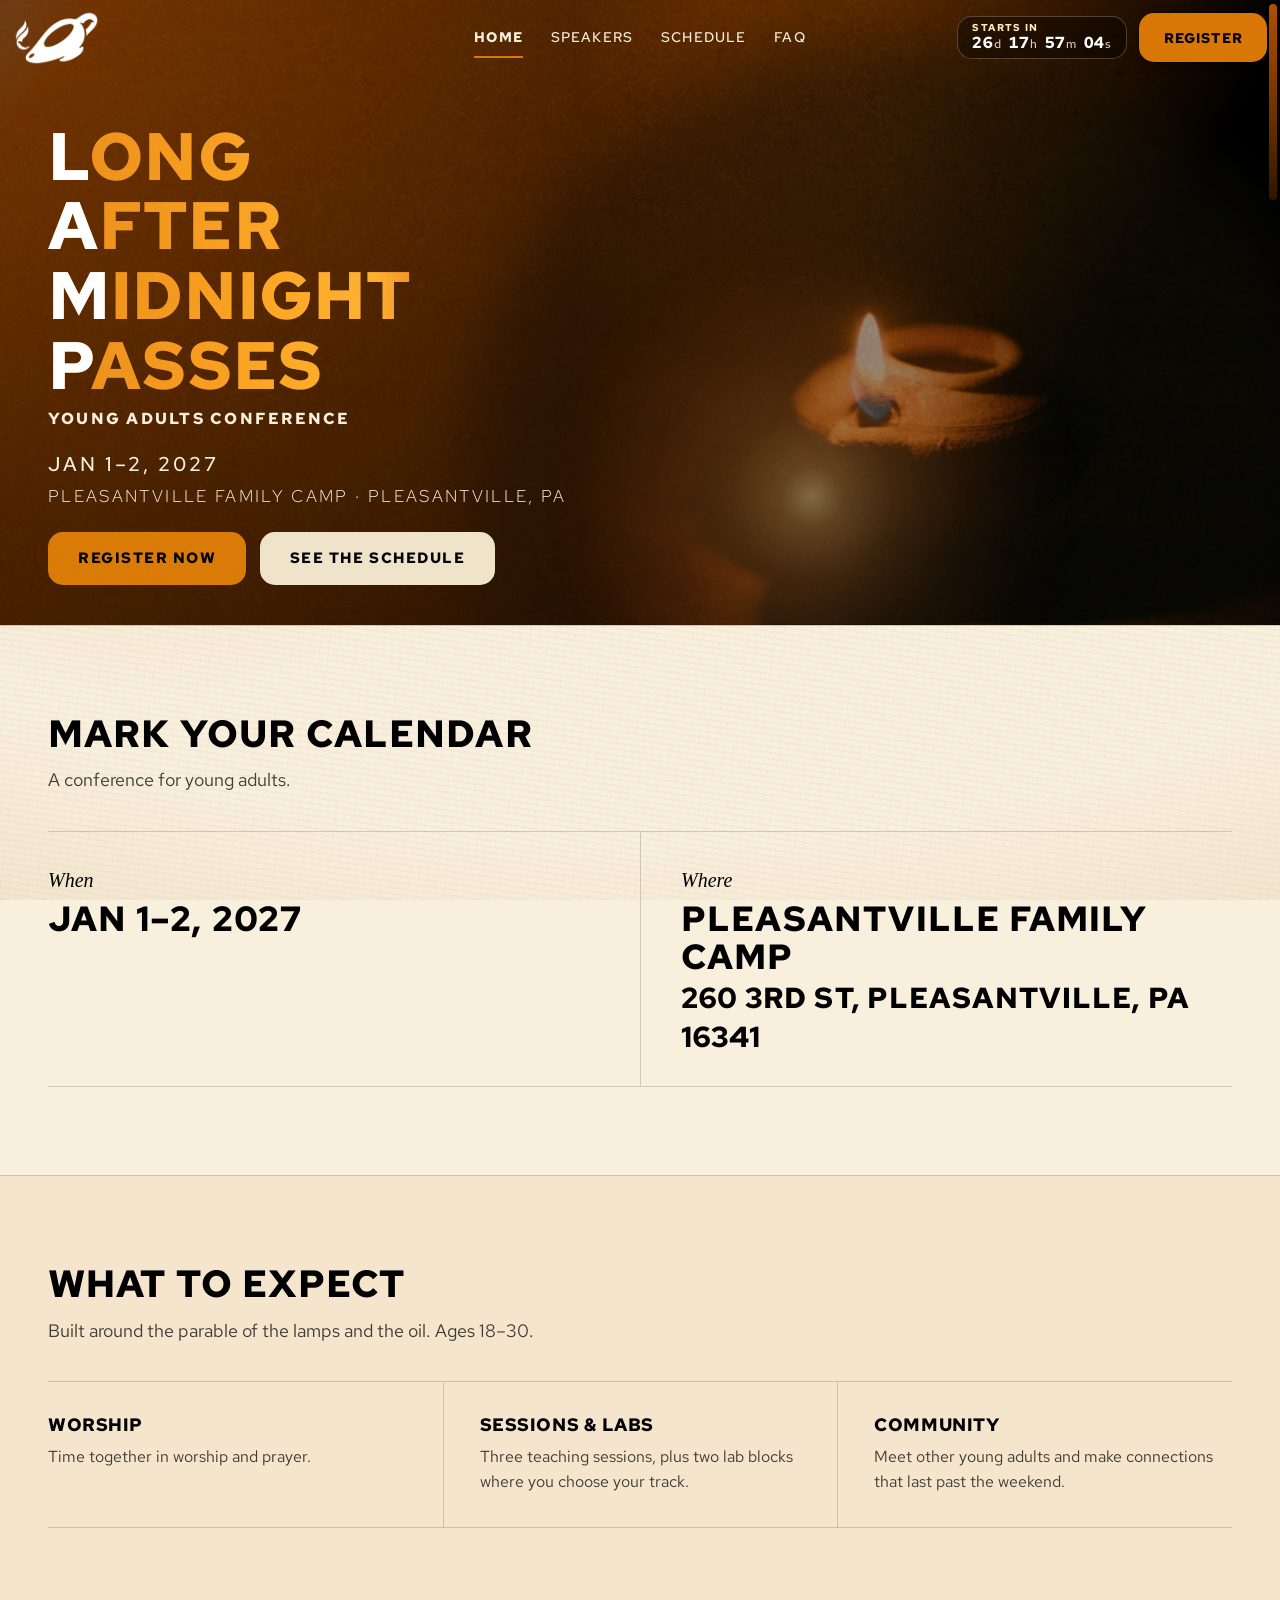
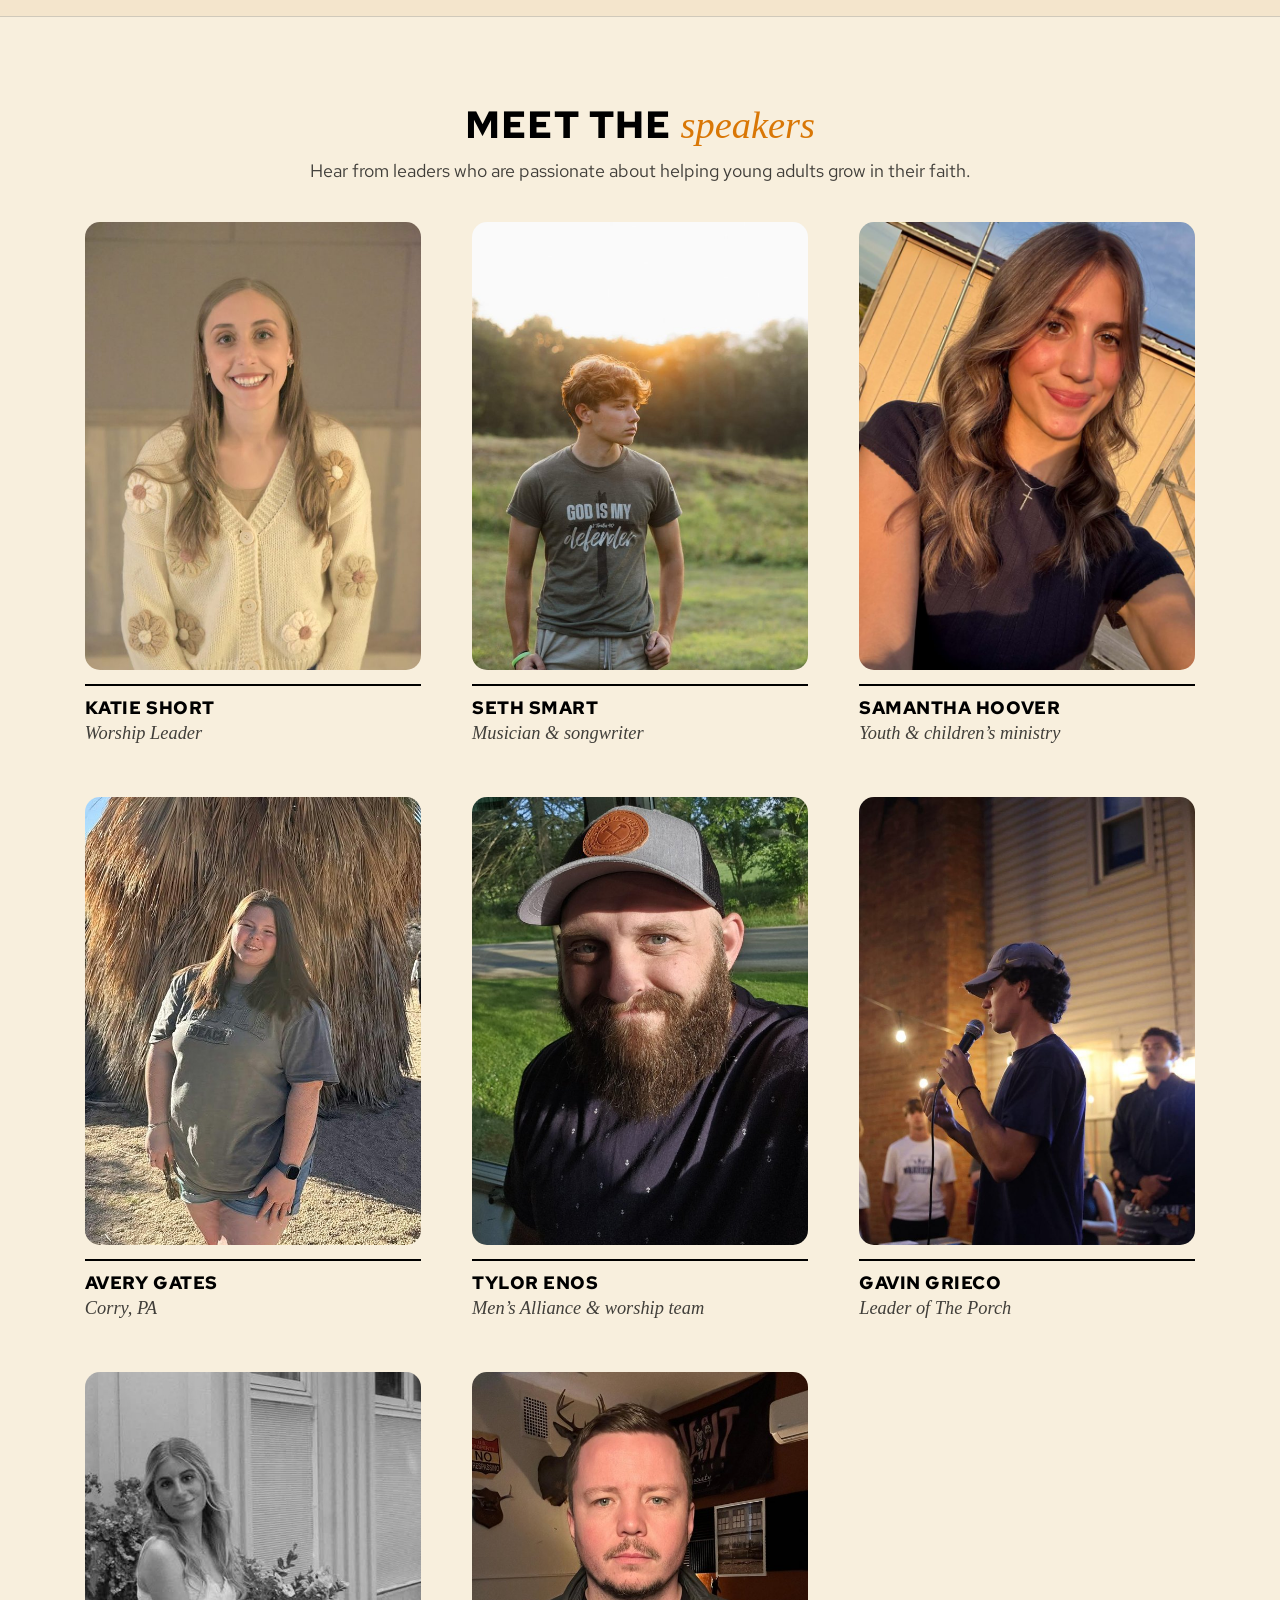
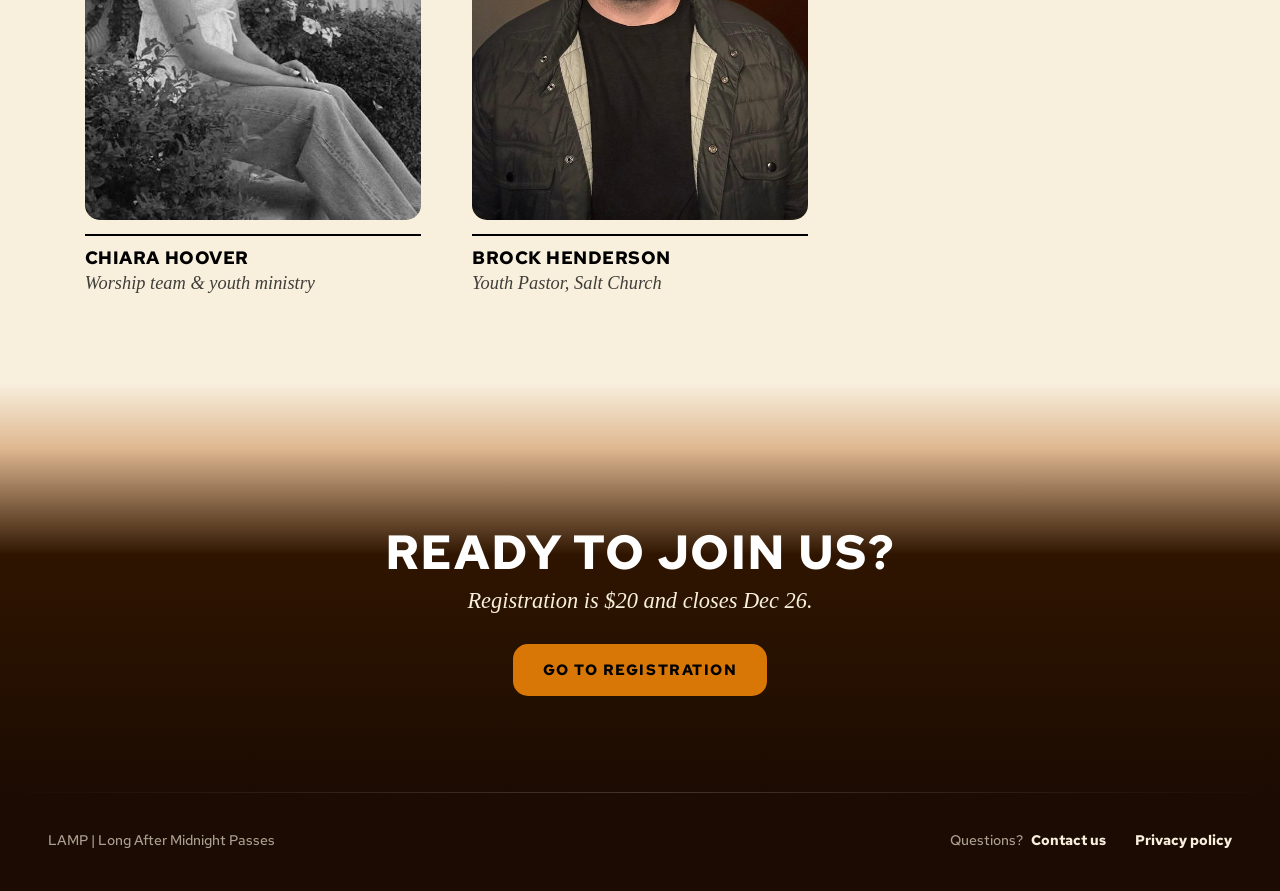
==== index.html @ 883489ea "Title burn: calmer molten glow, 3s Co-Authored-By: Claude Sonnet 5.5 <noreply@anthropic.com> Claude-" ====
<!doctype html>
<html lang="en">
<head>
  <meta charset="utf-8">
  <meta name="viewport" content="width=device-width, initial-scale=1">
  <meta name="color-scheme" content="light">
  <meta name="theme-color" content="#f8efdd">
  <link rel="icon" type="image/png" href="assets\logos\website-icon-white.png">
  <title>LAMP | Conference</title>
  <meta name="description" content="LAMP (Long After Midnight Passes): a young adults conference, Jan 1-2, 2027.">
  <link rel="preconnect" href="https://fonts.googleapis.com">
  <link rel="preconnect" href="https://fonts.gstatic.com" crossorigin>
  <link rel="stylesheet" href="https://fonts.googleapis.com/css2?family=IM+Fell+English:ital@1&family=Red+Hat+Text:wght@300;400;500;700&display=swap">
  <link rel="stylesheet" href="css/styles.css?v=56">
</head>
<body class="home photo-top">
  <header class="site-header">
    <div class="wrap">
      <a class="brand" href="index.html"><img src="assets\logos\website-icon-white.png" alt="LAMP home" width="145" height="94"></a>
      <nav class="nav" aria-label="Main"><a href="index.html" aria-current="page">Home</a><a href="speakers.html">Speakers</a><a href="schedule.html">Schedule</a><a href="faq.html">FAQ</a><a class="cta" href="register.html">Register</a></nav>
    </div>
  </header>
  <main id="main">

    <section class="hero">
      <div class="wrap">
        <div class="hero-text">
        <p class="eyebrow"></p>
        <h1 class="lamp-stack" aria-label="Long after midnight passes">
          <span><b>L</b>ong</span>
          <span><b>A</b>fter</span>
          <span><b>M</b>idnight</span>
          <span><b>P</b>asses</span>
        </h1>
        <p class="Additional-Text">Young Adults Conference</p>
        <p class="dates">Jan 1&ndash;2, 2027</p>
        <p class="place">Pleasantville Family Camp &middot; Pleasantville, PA</p>
        <div class="hero-actions">
          <a class="btn" href="register.html">Register now</a>
          <a class="btn ghost" href="schedule.html">See the schedule</a>
        </div>
        </div>
        <div class="hero-art"><img src="assets/brand/lamp-logo-white-cutout.png" alt="LAMP: Long After Midnight Passes logo" width="574" height="208"></div>
      </div>
    </section>

    <section class="section">
      <div class="wrap">
        <h2>Mark your calendar</h2>
        <p class="lead">A conference for young adults.</p>
        <div class="grid two">
          <div class="card date-card"><p class="sub">When</p><p class="big">Jan 1&ndash;2, 2027</p></div>
          <div class="card date-card"><p class="sub">Where</p><p class="big">Pleasantville Family Camp<br><small>260 3rd St, Pleasantville, PA 16341</small></p></div>
        </div>
      </div>
    </section>

    <section class="section alt">
      <div class="wrap">
        <h2>What to expect</h2>
        <p class="lead">Built around the parable of the lamps and the oil. Ages 18&ndash;30.</p>
        <div class="grid three">
          <div class="card"><h3>Worship</h3><p>Time together in worship and prayer.</p></div>
          <div class="card aqua"><h3>Sessions &amp; labs</h3><p>Three teaching sessions, plus two lab blocks where you choose your track.</p></div>
          <div class="card butter"><h3>Community</h3><p>Meet other young adults and make connections that last past the weekend.</p></div>
        </div>
      </div>
    </section>

    <section class="section">
      <div class="wrap">
        <h2 class="center">Meet the <em>speakers</em></h2>
        <p class="lead center">Hear from leaders who are passionate about helping young adults grow in their faith.</p>
        <div class="grid tiles">
          <a class="speaker-tile" href="speakers.html#katie"><img src="assets/speakers/katie.jpg" alt="Portrait of Katie Short" width="480" height="640" loading="lazy"><strong>Katie Short</strong><span>Worship Leader</span></a>
          <a class="speaker-tile" href="speakers.html#seth"><img src="assets/speakers/seth.jpg" alt="Portrait of Seth Smart" width="480" height="640" loading="lazy"><strong>Seth Smart</strong><span>Musician &amp; songwriter</span></a>
          <a class="speaker-tile" href="speakers.html#samantha"><img src="assets/speakers/samantha.jpg" alt="Portrait of Samantha Hoover" width="480" height="640" loading="lazy"><strong>Samantha Hoover</strong><span>Youth &amp; children&rsquo;s ministry</span></a>
          <a class="speaker-tile" href="speakers.html#avery"><img src="assets/speakers/avery.jpg?v=3" alt="Portrait of Avery Gates" width="480" height="640" loading="lazy"><strong>Avery Gates</strong><span>Corry, PA</span></a>
          <a class="speaker-tile" href="speakers.html#tylor"><img src="assets/speakers/tylor.jpg" alt="Portrait of Tylor Enos" width="480" height="640" loading="lazy"><strong>Tylor Enos</strong><span>Men&rsquo;s Alliance &amp; worship team</span></a>
          <a class="speaker-tile" href="speakers.html#gavin"><img src="assets/speakers/gavin.jpg" alt="Portrait of Gavin Grieco" width="480" height="640" loading="lazy"><strong>Gavin Grieco</strong><span>Leader of The Porch</span></a>
          <a class="speaker-tile" href="speakers.html#chiara"><img src="assets/speakers/chiara.jpg" alt="Portrait of Chiara Hoover" width="480" height="640" loading="lazy"><strong>Chiara Hoover</strong><span>Worship team &amp; youth ministry</span></a>
          <a class="speaker-tile" href="speakers.html#brock"><img src="assets/speakers/brock.jpg" alt="Portrait of Brock Henderson" width="480" height="640" loading="lazy"><strong>Brock Henderson</strong><span>Youth Pastor, Salt Church</span></a>
        </div>
      </div>
    </section>

    <section class="cta-band">
      <div class="wrap">
        <h2>Ready to join us?</h2>
        <p>Registration is $20 and closes Dec 26.</p>
        <a class="btn" href="register.html">Go to registration</a>
      </div>
    </section>
  </main>
  <footer class="site-footer">
    <div class="wrap">
      <span>LAMP | Long After Midnight Passes</span>
      <span class="footer-links"><span>Questions? <a href="faq.html#contact">Contact us</a></span><a href="privacy.html">Privacy policy</a></span>
    </div>
  </footer>
<nav class="tabbar" aria-label="Quick links"><a href="index.html" aria-current="page"><svg viewBox="0 0 24 24" width="24" height="24" fill="none" stroke="currentColor" stroke-width="2" stroke-linecap="round" stroke-linejoin="round" aria-hidden="true"><path d="M3 11l9-8 9 8M5 10v10h14V10"/></svg><span>Home</span></a><a href="speakers.html"><svg viewBox="0 0 24 24" width="24" height="24" fill="none" stroke="currentColor" stroke-width="2" stroke-linecap="round" stroke-linejoin="round" aria-hidden="true"><circle cx="12" cy="8" r="4"/><path d="M4 21c0-4 4-6 8-6s8 2 8 6"/></svg><span>Speakers</span></a><a href="schedule.html"><svg viewBox="0 0 24 24" width="24" height="24" fill="none" stroke="currentColor" stroke-width="2" stroke-linecap="round" stroke-linejoin="round" aria-hidden="true"><rect x="3" y="5" width="18" height="16" rx="3"/><path d="M3 10h18M8 3v4M16 3v4"/></svg><span>Schedule</span></a><a href="faq.html"><svg viewBox="0 0 24 24" width="24" height="24" fill="none" stroke="currentColor" stroke-width="2" stroke-linecap="round" stroke-linejoin="round" aria-hidden="true"><circle cx="12" cy="12" r="9"/><path d="M9.5 9.5a2.5 2.5 0 115 .5c0 1.5-2.5 2-2.5 3.5M12 17v.01"/></svg><span>FAQ</span></a></nav>
  <script>
    /* The header is see-through over the photo at the top of the page, so header and top section share one background.
       Once you scroll past the photo, the header gets its own background back so the menu stays readable. */
    (function () {
      document.documentElement.classList.add("js");
      var header = document.querySelector(".site-header"), top = document.querySelector(".hero, .page-head");
      if (!header || !top) return;
      function update() { header.classList.toggle("is-solid", window.scrollY > top.offsetHeight - header.offsetHeight); }
      window.addEventListener("scroll", update, { passive: true });
      window.addEventListener("resize", update);
      update();
    })();
  </script>
  <script>
    /* Candle light over the hero photo: an extra layer added inside .hero (over the photo, under the text).
       A warm glow drifts slowly across the image with a natural flutter and the odd dip, as if from a draft.
       Nothing else on the page changes. Stays off for reduced motion; pauses while the hero is off-screen. */
    (function () {
      var hero = document.querySelector(".hero");
      if (!hero || !window.requestAnimationFrame) return;
      if (window.matchMedia && window.matchMedia("(prefers-reduced-motion: reduce)").matches) return;
      var layer = document.createElement("div"), light = document.createElement("span");
      layer.className = "hero-candle"; layer.setAttribute("aria-hidden", "true");
      layer.appendChild(light); hero.appendChild(layer);
      var start = performance.now(), last = start, running = false, id = 0;
      var gust = 0, nextGust = 4 + Math.random() * 5;
      function frame(now) {
        var t = (now - start) / 1000, dt = Math.min(0.05, (now - last) / 1000); last = now;
        var w = hero.offsetWidth, h = hero.offsetHeight;
        var x = w * (0.5 + 0.4 * Math.sin(t * 0.11)) + 8 * Math.sin(t * 1.1);           /* about 57 s across and back */
        var y = h * (0.5 + 0.3 * Math.sin(t * 0.17 + 1.1)) + 6 * Math.sin(t * 1.7 + 0.4);
        if (t > nextGust) { gust = 1; nextGust = t + 5 + Math.random() * 7; }
        gust = Math.max(0, gust - dt * 1.6);
        var glow = 0.86 + 0.06 * Math.sin(t * 2.3) + 0.04 * Math.sin(t * 5.7 + 1) + 0.03 * Math.sin(t * 9.1 + 2) - 0.28 * gust;
        var size = 1 + 0.035 * Math.sin(t * 1.9) + 0.02 * Math.sin(t * 4.3 + 0.5) - 0.05 * gust;
        light.style.transform = "translate(" + x.toFixed(1) + "px," + y.toFixed(1) + "px) scale(" + size.toFixed(3) + ")";
        light.style.opacity = glow.toFixed(3);
        id = requestAnimationFrame(frame);
      }
      function play() { if (!running) { running = true; last = performance.now(); id = requestAnimationFrame(frame); } }
      function pause() { running = false; cancelAnimationFrame(id); }
      if ("IntersectionObserver" in window) {
        new IntersectionObserver(function (e) { e[0].isIntersecting ? play() : pause(); }).observe(hero);
      } else { play(); }
    })();
  </script>
  <script src="js/countdown.js"></script>
  <script src="js/effects.js"></script>
  <script src="js/scrollbar.js"></script>
  <script src="js/buttons.js"></script>
</body>
</html>
---- css/styles.css ----
/* LAMP: official brand colors (black, white, orange #E46600) on an old-world parchment background.
   Layout: full-width sections separated by thin divider lines; square corners (no rounded boxes).
   Fonts: Red Hat Text for everything; IM Fell English (italic) as the secondary accent font.
   Used by every page, including privacy.html. */
:root {
  color-scheme: light;
  --parchment: #f8efdd;                       /* base parchment color */
  --ink: #000000;
  --white: #ffffff;
  --orange: #D97706;                          /* official orange. With black text: 6.2:1. As text on parchment only at 24px+ */
  --soft: rgba(0, 0, 0, .74);                 /* secondary text */
  --rule: rgba(0, 0, 0, .16);                 /* divider lines */
  --band: rgba(196, 120, 40, .09);            /* slightly deeper parchment for alternate bands (texture shows through) */
  --glow: radial-gradient(130% 160% at 100% 0%, #ff9844 0%, #ff7c11 6%, #c65a01 24%, #954300 40%, #682f00 58%, #251101 78%, #000 100%);
  --max: 80rem;
  --gutter: clamp(16px, 4vw, 48px);
  --space: clamp(3rem, 7vw, 5.5rem);          /* vertical padding inside each section */
  --sans: "Red Hat Text", system-ui, -apple-system, "Segoe UI", Roboto, sans-serif;
  --serif: "IM Fell English", Georgia, "Times New Roman", serif;
}

* { box-sizing: border-box; }
html { scroll-behavior: smooth; background: var(--parchment); }

/* Old-world parchment: warm ivory, faint fibers, soft amber stains and darker edges. Pure CSS, no image file. */
body {
  margin: 0; color: var(--ink);
  font: 400 1rem/1.6 var(--sans);
  -webkit-text-size-adjust: 100%; overflow-x: hidden;
  background-color: var(--parchment);
  background-image:
    radial-gradient(120% 90% at 50% 40%, rgba(248, 239, 221, 0) 60%, rgba(196, 128, 52, .20) 100%),
    radial-gradient(35% 28% at 82% 18%, rgba(196, 120, 40, .07), transparent 70%),
    radial-gradient(28% 22% at 12% 62%, rgba(196, 120, 40, .06), transparent 70%),
    repeating-linear-gradient(8deg, rgba(120, 70, 20, .03) 0 2px, transparent 2px 6px),
    repeating-linear-gradient(97deg, rgba(120, 70, 20, .02) 0 1px, transparent 1px 9px);
}
@media (hover: hover) { body { background-attachment: fixed; } }

/* Scrollbar: minimal, rounded, dark-orange gradient. On computers js/scrollbar.js draws it floating over the page
   (transparent background) and the browser's own bar is hidden. Without that script, the browser bar below is styled instead.
   Phones keep their own thin overlay scrollbars. */
.lamp-scroll { scrollbar-width: none; }
.lamp-scroll::-webkit-scrollbar { display: none; }
.lamp-scrollbar {
  position: fixed; top: 4px; right: 3px; bottom: 4px; width: 8px; z-index: 70;
  opacity: .55; transition: opacity .3s, width .2s;
}
.lamp-scrollbar.is-active, .lamp-scrollbar:hover { opacity: 1; }
.lamp-scrollbar:hover, .lamp-scrollbar.is-dragging { width: 11px; }
.lamp-scrollbar-thumb {
  width: 100%; border-radius: 999px; cursor: grab;
  background: linear-gradient(180deg, #AF4F00 0%, #6F3200 55%, #2F1500 100%);
}
.lamp-scrollbar.is-dragging .lamp-scrollbar-thumb { cursor: grabbing; }

/* Fallback (no JavaScript): the browser's own bar, same look */
::-webkit-scrollbar { width: 10px; height: 10px; }
::-webkit-scrollbar-track { background: transparent; }
::-webkit-scrollbar-thumb {
  background: linear-gradient(180deg, #AF4F00 0%, #6F3200 55%, #2F1500 100%); border-radius: 999px;
  border: 2px solid transparent; background-clip: padding-box;
}
::-webkit-scrollbar-corner { background: transparent; }
@supports not selector(::-webkit-scrollbar) {
  html:not(.lamp-scroll) { scrollbar-width: thin; scrollbar-color: #6F3200 transparent; }
}
@media (prefers-reduced-motion: reduce) { .lamp-scrollbar { transition: none; } }

img { max-width: 100%; height: auto; display: block; }
a { color: var(--ink); text-decoration-color: var(--orange); text-decoration-thickness: 2px; text-underline-offset: 3px; }
a:hover { text-decoration-color: var(--ink); }
:focus-visible { outline: 3px solid var(--orange); outline-offset: 3px; }

/* Brand type: titles bold caps, secondary info light caps, body regular. Accent words use IM Fell English italic. */
h1, h2, h3 { font-weight: 700; text-transform: uppercase; letter-spacing: .03em; }
h1 em, h2 em, .accent {
  font-family: var(--serif); font-style: italic; font-weight: 400;
  text-transform: none; letter-spacing: 0; color: var(--orange);
}

.skip {
  position: absolute; left: -999px; top: 0; background: var(--orange); color: #000;
  padding: .6rem 1rem; z-index: 100; font-weight: 700;
}
.skip:focus { left: 0; }

/* One content width for every section; backgrounds and dividers run edge to edge */
.wrap { width: 100%; max-width: var(--max); margin: 0 auto; padding: 0 var(--gutter); }

/* Header: full-width bar with a divider underneath. It stays pinned to the top while the page scrolls. */
.site-header {
  position: sticky; top: 0; z-index: 50;
  background:
  radial-gradient(30% 55% at 100% 0%, rgba(255,166,92,.45) 0%, rgba(255,140,60,.15) 45%, rgba(255,140,60,0) 75%),
  linear-gradient(74deg, #000000 8%, #2F1500 22%, #6F3200 42%, #AF4F00 62%, #E46600 82%, #F07000 100%);
  -webkit-backdrop-filter: blur(8px); backdrop-filter: blur(8px);
 
}
.site-header .wrap {
  display: flex; flex-wrap: wrap; align-items: center; justify-content: space-between;
  gap: .5rem 1.5rem; padding-top: .6rem; padding-bottom: .6rem;
}
.brand { display: flex; align-items: center; text-decoration: none; }
.brand img { height: 56px; width: auto; color: var(--par); }
.nav { display: flex; flex-wrap: wrap; gap: .25rem 1.75rem; align-items: center; }
.nav a {
  color: var(--parchment); text-decoration: none; padding: .5rem 0;
  font-size: .9rem; font-weight: 500; letter-spacing: .08em; text-transform: uppercase;
  border-bottom: 2px solid transparent;
}
.nav a:hover { border-bottom-color: #ffe7b6; }
.nav a[aria-current="page"] { font-weight: 700; border-bottom-color: var(--orange); }
.nav a.cta {
  background: var(--orange); color: #000; font-weight: 700; padding: .7rem 1.4rem;
  border: 2px solid var(--orange); margin-left: .25rem; border-radius: 15px;
  box-shadow: 0 0 0 1px rgba(0, 0, 0, .35), 0 2px 10px rgba(0, 0, 0, .3);   /* keeps the orange crisp on the orange header */
}
.nav a.cta:hover { background: #000; border-color: var(--orange); color: #fff; }

/* Header layout on tablets and computers: logo on the left, page links centered, Register on the right */
@media (min-width: 40.01rem) {
  .site-header .wrap { display: grid; grid-template-columns: 1fr repeat(4, auto) 1fr; column-gap: 1.75rem; align-items: center; }
  .site-header .nav { display: contents; }
  /* the header bar spans the full screen width, so the logo and Register sit close to the screen edges */
  .site-header .wrap { max-width: none; padding-left: clamp(10px, 1vw, 16px); padding-right: clamp(10px, 1vw, 16px); }
  .site-header .brand { grid-column: 1; justify-self: start; }
  .site-header .nav a.cta { grid-column: 6; justify-self: end; margin-left: 0; }
}

/* Every block on the page is a full-width band; a thin line divides one from the next */
main > * + * { border-top: 1px solid var(--rule); }

/* Home hero: text on the left; the right half is a slanted black-to-orange panel with the white LAMP logo
   and a faint, oversized lamp watermark behind it */
.hero {
  background:
  radial-gradient(30% 55% at 100% 0%, rgba(255,166,92,.45) 0%, rgba(255,140,60,.15) 45%, rgba(255,140,60,0) 75%),
  linear-gradient(74deg, #000000 8%, #2F1500 22%, #6F3200 42%, #AF4F00 62%, #E46600 82%, #F07000 100%);
  position: relative; overflow: hidden; isolation: isolate;
}
/* Film grain over the whole hero, letters included (drawn in code, no image file) */
.hero::after {
  content: ""; position: absolute; inset: 0; z-index: 2; pointer-events: none;
  opacity: .25; mix-blend-mode: overlay;
  background-image: url("data:image/svg+xml,%3Csvg xmlns='http://www.w3.org/2000/svg' width='160' height='160'%3E%3Cfilter id='n'%3E%3CfeTurbulence type='fractalNoise' baseFrequency='.9' numOctaves='2' stitchTiles='stitch'/%3E%3C/filter%3E%3Crect width='100%25' height='100%25' filter='url(%23n)'/%3E%3C/svg%3E");
}
.hero .wrap {
  display: flex; flex-wrap: wrap; align-items: center; gap: 2.5rem 4rem;
  padding-top: clamp(3rem, 8vw, 6rem); padding-bottom: clamp(3rem, 8vw, 6rem);
  min-height: clamp(30rem, 44vw, 38rem);
}
.hero-text { flex: 0 1 calc(50% - 3rem); position: relative; z-index: 1; }
.hero-art {
  position: absolute; top: 0; right: 0; bottom: 0; width: 100%; overflow: hidden;
  display: flex; align-items: center; justify-content: center;
  background:
  radial-gradient(30% 55% at 100% 0%, rgba(255,166,92,.45) 0%, rgba(255,140,60,.15) 45%, rgba(255,140,60,0) 75%),
  linear-gradient(74deg, #000000 8%, #2F1500 22%, #6F3200 42%, #AF4F00 62%, #E46600 82%, #F07000 100%);
  padding: 0 clamp(1.5rem, 5vw, 5rem) 0 52%;   /* logo sits in the right half, clear of the title */
}
.hero-art::before {
  content: ""; position: absolute; right: -45%; top: -50%; width: 95%; height: 149%;
  background: url(../assets/brand/lamp-logo-white-cutout.png) no-repeat 0% 50% / auto 100%;
  opacity: .07; pointer-events: none;
}
.hero-art img { position: relative; width: 100%; max-width: 560px; }
@media (max-width: 52rem) {
  .hero .wrap { min-height: 0; padding-top: 0; }
  .hero-text { flex: 1 1 100%; }
  .hero-art {
    position: relative; order: -1; min-height: 15rem;
    margin: 0 calc(-1 * var(--gutter)); width: calc(100% + 2 * var(--gutter));
    clip-path: none; padding: 1.5rem 6%;   /* phones: straight edges, no slant */
    background: transparent;               /* the hero itself carries the gradient */
  }
  .hero-art img { width: 92%; }
}

.eyebrow {
  display: inline-block; margin: 0 0 1rem;
  font-family: var(--serif); font-style: italic; font-size: 1.25rem; color: var(--parchment);
}
.hero h1 { font-size: clamp(2.4rem, 6.5vw, 4.6rem); line-height: 1; letter-spacing: .02em; margin: 0; }

/* Stacked LAMP title: white first letters spell LAMP, the rest of each word glows amber */
.hero h1.lamp-stack {
  font-size: clamp(2.35rem, 5.2vw, 4.6rem); line-height: 1.05; letter-spacing: .01em;
  width: max-content; max-width: 100%;
  background: linear-gradient(90deg, #ea8a18 0%, #f4961e 35%, #fca525 65%, #ffb234 100%);
  -webkit-background-clip: text; background-clip: text;
  color: transparent; -webkit-text-fill-color: transparent;
}
.hero h1.lamp-stack span { display: block; }
.hero h1.lamp-stack b { font-weight: 700; color: #fff; -webkit-text-fill-color: #fff; }
.hero h1 em { display: block; font-size: 1.15em; line-height: .95; margin-top: .1em; }
.hero .Additional-Text {color: var(--parchment); font-weight: 700; margin: 0; letter-spacing: .14em; text-transform: uppercase; padding-top: 5px;}
.hero .dates, .hero .place { margin: 0; letter-spacing: .14em; text-transform: uppercase; }
.hero .dates { color: var(--parchment); font-size: clamp(1rem, 2.5vw, 1.25rem); margin-top: 1.5rem; font-weight: 500; }
.hero .place { color: var(--parchment); font-size: clamp(.9rem, 2.5vw, 1.05rem); margin-top: .2rem; font-weight: 300; }
.hero-actions { margin-top: 2rem; display: flex; flex-wrap: wrap; gap: .85rem; }

/* Inner page titles: a full-width band with a short black-to-orange brand bar */
.page-head { background: var(--band); }
.page-head .wrap { padding-top: clamp(2.5rem, 6vw, 4.5rem); padding-bottom: clamp(2.5rem, 6vw, 4rem); }
.page-head .wrap::after {
  content: ""; display: block; width: 45rem; max-width: 100%; height: 5px; margin-top: 1.25rem;
  background: linear-gradient(90deg, var(--parchment) 0%, rgba(248, 239, 221, .55) 55%, rgba(248, 239, 221, 0) 100%); border-radius: 15px;
}
.page-head h1 { font-size: clamp(2.2rem, 6vw, 3.6rem); margin: 0 0 .4rem; line-height: 1; }
.page-head p { margin: 0; max-width: 42rem; font-family: var(--serif); font-style: italic; font-size: clamp(1.2rem, 2.5vw, 1.5rem); line-height: 1.35; }

/* Buttons: square corners */
.btn {
  display: inline-flex; align-items: center; justify-content: center; min-height: 50px;
  text-decoration: none; font-weight: 700; padding: .75rem 1.75rem;
  border: 2px solid var(--orange); background: var(--orange); color: #000;
  font-size: .95rem; letter-spacing: .1em; text-transform: uppercase; cursor: pointer; border-radius: 15px;
}
.btn:hover { background: #000; border-color: #000; color: #fff; }
.btn.ghost { background: #efe2c8; border-color: #efe2c8; color: black; }
.btn.ghost:hover { background: black; color: var(--parchment); border-color: black; }

/* Sections */
.section .wrap { padding-top: var(--space); padding-bottom: var(--space); }
.section.alt { background: var(--band); }
.section h2 { font-size: clamp(1.6rem, 3.8vw, 2.4rem); line-height: 1.05; margin: 0 0 .75rem; }
.lead { font-size: 1.12rem; color: var(--soft); max-width: 42rem; margin: 0 0 2.25rem; }

/* Grids: no boxes, just columns split by divider lines */
.grid { display: grid; gap: 0; border-top: 1px solid var(--rule); border-bottom: 1px solid var(--rule); }
.grid > .card { padding: 1.75rem 0; }
.grid > .card + .card { border-top: 1px solid var(--rule); }
@media (min-width: 40rem) {
  .grid.two { grid-template-columns: repeat(2, 1fr); }
  .grid.two > .card { padding: 2rem 2.5rem 2rem 0; }
  .grid.two > .card:nth-child(2n) { padding: 2rem 0 2rem 2.5rem; border-left: 1px solid var(--rule); }
  .grid.two > .card + .card { border-top: 0; }
  .grid.two > .card:nth-child(n+3) { border-top: 1px solid var(--rule); }
}
@media (min-width: 52rem) {
  .grid.three { grid-template-columns: repeat(3, 1fr); }
  .grid.three > .card { padding: 2rem 2.25rem; }
  .grid.three > .card:first-child { padding-left: 0; }
  .grid.three > .card:last-child { padding-right: 0; }
  .grid.three > .card + .card { border-top: 0; border-left: 1px solid var(--rule); }
}

/* "Card" content blocks: plain text on the parchment, no box */
.card { background: none; }
.card h3 { font-size: 1.15rem; margin: 0 0 .5rem; line-height: 1.15; }
.card p { margin: 0 0 .75rem; color: var(--soft); }
.card p:last-child { margin-bottom: 0; }
.date-card .sub { font-family: var(--serif); font-style: italic; color: var(--ink); margin: 0 0 .25rem; font-size: 1.25rem; }
.date-card .big { font-size: clamp(1.6rem, 3.5vw, 2.2rem); font-weight: 700; line-height: 1.1; margin: 0; color: var(--ink); text-transform: uppercase; letter-spacing: .03em; }
#contact.card { border-top: 1px solid var(--rule); padding-top: 1.75rem; }

/* Placeholder marking: delete these as real details arrive */
.tbd {
  display: inline-block; background: rgba(228, 102, 0, .12); color: #000; border: 1px dashed #000;
  padding: 0 .45rem; font-size: .8em; font-weight: 700; line-height: 1.5;
  vertical-align: baseline; font-family: var(--sans); font-style: normal; letter-spacing: .04em; text-transform: uppercase;
}
.draft-banner .tbd { background: rgba(255, 255, 255, .35); }
.placeholder { border: 2px dashed var(--orange); background: rgba(228, 102, 0, .06); padding: 1.75rem; }
.placeholder h2 { font-size: 1.4rem; }

/* Speakers page: photo beside the bio, each speaker split by a divider */
.speaker { display: grid; align-items: start; padding: 0; }
.speaker + .speaker { border-top: 1px solid var(--rule); margin-top: 2.5rem; padding-top: 2.5rem; }
.speaker .photo { width: 100%; aspect-ratio: 3 / 4; max-height: 28rem; object-fit: cover; object-position: top; border-radius: 15px;}
.speaker > div { padding: 1.4rem 0 0; }
.speaker h2 { margin: 0; font-size: clamp(1.5rem, 3vw, 2rem); }
.speaker .role { font-family: var(--serif); font-style: italic; color: var(--ink); font-size: 1.2rem; line-height: 1.35; margin: .35rem 0 1rem; }
.speaker p { color: var(--soft); max-width: 50rem; }
@media (min-width: 44rem) {
  .speaker { grid-template-columns: 17rem 1fr; column-gap: 3rem; }
  .speaker .photo { aspect-ratio: 3 / 4; max-height: none; }
  .speaker > div { padding: .25rem 0 0; }
}

/* Home speaker tiles: photo, then name and role, no box */
.grid.tiles { grid-template-columns: repeat(3, 1fr); gap: .9rem; border: 0; }
.speaker-tile { display: block; text-decoration: none; color: var(--ink); }
.speaker-tile img { width: 100%; aspect-ratio: 3 / 4; object-fit: cover; object-position: top; margin-bottom: .9rem; border-radius: 15px;}
.speaker-tile strong { display: block; font-weight: 700; text-transform: uppercase; letter-spacing: .03em; font-size: .85rem; line-height: 1.2; padding-top: .7rem; border-top: 2px solid var(--ink); }
.speaker-tile span { display: block; font-family: var(--serif); font-style: italic; color: var(--soft); font-size: .95rem; line-height: 1.3; padding-top: .2rem; }
.speaker-tile:hover strong { text-decoration: underline; text-decoration-color: var(--orange); text-decoration-thickness: 2px; text-underline-offset: 3px; }
@media (min-width: 40rem) {
  .grid.tiles { grid-template-columns: repeat(3, minmax(0, 21rem)); justify-content: center; gap: clamp(1.5rem, 4vw, 3.5rem); }
  .speaker-tile strong { font-size: 1.1rem; }
  .speaker-tile span { font-size: 1.15rem; }
}
.center { text-align: center; }
.lead.center { margin-left: auto; margin-right: auto; }

/* Schedule: rows split by dividers */
.day { margin-bottom: 3rem; }
.day:last-child { margin-bottom: 0; }
.day h2 { margin-bottom: 1rem; font-size: clamp(1.4rem, 4vw, 2rem); }
.slots { list-style: none; margin: 0; padding: 0; border-top: 2px solid var(--ink); border-bottom: 1px solid var(--rule); }
.slots li { display: grid; gap: .15rem; padding: 1.1rem 0; border-top: 1px solid var(--rule); }
.slots li:first-child { border-top: 0; }
.slots time { font-weight: 700; color: var(--ink); }
.slots .what { font-weight: 700; }
.slots .desc { color: var(--soft); font-size: .975rem; }
@media (min-width: 40rem) { .slots li { grid-template-columns: 10rem 1fr; column-gap: 2rem; } .slots time { grid-row: 1 / span 2; } }

/* Lists / FAQ */
.checks { list-style: none; padding: 0; margin: 0; display: grid; gap: .8rem; max-width: 44rem; }
.checks li { padding-left: 2rem; position: relative; }
.checks li::before {
  content: ""; position: absolute; left: 0; top: .3em; width: 1.2rem; height: 1.2rem;
  border-radius: 50%; background: var(--orange);
}
.checks li::after {
  content: ""; position: absolute; left: .4rem; top: .5em; width: .45rem; height: .25rem;
  border-left: 2px solid #000; border-bottom: 2px solid #000; transform: rotate(-45deg);
}

details.faq { border-bottom: 1px solid var(--rule); }
details.faq:first-of-type { border-top: 2px solid var(--ink); }
details.faq summary {
  cursor: pointer; padding: 1.25rem 0; font-weight: 700; font-size: 1.05rem; list-style: none;
  display: flex; justify-content: space-between; align-items: center; gap: 1rem;
}
details.faq summary::-webkit-details-marker { display: none; }
details.faq summary::after { content: "+"; flex: 0 0 auto; font-size: 1.75rem; font-weight: 300; line-height: 1; color: var(--ink); }
details.faq[open] summary::after { content: "\2212"; }
details.faq summary:hover { text-decoration: underline; text-decoration-color: var(--orange); text-decoration-thickness: 2px; text-underline-offset: 4px; }
details.faq .answer { padding: 0 0 1.25rem; color: var(--soft); max-width: 46rem; }
details.faq .answer p { margin: 0 0 .6rem; }

.form-frame { width: 100%; min-height: 70rem; border: 1px solid var(--rule); background: #fff; }

/* Privacy policy: readable long-form text */
.prose > * { max-width: 46rem; }
.prose h2 { font-size: clamp(1.15rem, 2.5vw, 1.35rem); margin: 2.5rem 0 .6rem; padding-top: 2.5rem; border-top: 1px solid var(--rule); }
.prose p, .prose li { color: var(--soft); }
.prose ul { padding-left: 1.25rem; margin: 0 0 1rem; }
.prose li { margin-bottom: .35rem; }
.prose .updated { font-family: var(--serif); font-style: italic; color: var(--ink); font-size: 1.15rem; }

/* Call-to-action band ("Ready to join us?"): the parchment fades into night, deep lamplight brown */
.cta-band {
  background: linear-gradient(180deg, rgba(248, 239, 221, 0) 0%, rgba(175, 79, 0, .35) 16%, #2F1500 42%, #1c0b02 100%);
  color: #fff; text-align: center;
}
main > .cta-band { border-top: 0; }
.cta-band .wrap { padding-top: clamp(6rem, 12vw, 9rem); padding-bottom: clamp(3.5rem, 8vw, 6rem); }
.cta-band h2 { margin: 0 0 .5rem; font-size: clamp(1.8rem, 4.5vw, 3rem); line-height: 1.05; }
.cta-band p { margin: 0 auto 1.75rem; max-width: 36rem; color: #F8EFDD; font-family: var(--serif); font-style: italic; font-size: 1.4rem; line-height: 1.35; }
.cta-band .btn { background: var(--orange); border-color: var(--orange); color: #000; }
.cta-band .btn:hover { background: #fff; border-color: #fff; color: #000; }

/* Footer: the night continues. On pages without the band above, the footer does its own short fade from the parchment */
.site-footer {
  position: relative; color: rgba(248, 239, 221, .65); font-size: .9rem; font-weight: 500;
  padding: 4.5rem 0 2.5rem;
  background: linear-gradient(180deg, rgba(248, 239, 221, 0) 0%, rgba(175, 79, 0, .3) 20%, #2F1500 50%, #1c0b02 100%);
}
body:has(.cta-band) .site-footer { background: #1c0b02; padding-top: 2.25rem; }
body:has(.cta-band) .site-footer::before {   /* faint line between the band and the footer, fading out at both ends */
  content: ""; position: absolute; top: 0; left: 0; right: 0; height: 1px;
  background: linear-gradient(90deg, rgba(248, 239, 221, 0), rgba(248, 239, 221, .18), rgba(248, 239, 221, 0));
}
.site-footer a { color: #F8EFDD; font-weight: 700; text-decoration: none; padding-left: 5px; }
.site-footer a:hover { color: var(--orange); }
.site-footer .wrap { display: flex; flex-wrap: wrap; justify-content: space-between; align-items: center; gap: .5rem 2rem; }
.footer-links { display: flex; flex-wrap: wrap; gap: .5rem 1.5rem; }

@media (prefers-reduced-motion: reduce) { html { scroll-behavior: auto; } }

/* ---- Phones ---- */
section[id], [id].card, details.faq, [id] { scroll-margin-top: 6.5rem; }  /* keeps jump-link targets below the pinned header */
.site-footer { padding-bottom: calc(2.5rem + env(safe-area-inset-bottom)); }
.tabbar { display: none; }

@media (max-width: 40rem) {
  .draft-banner { font-size: .75rem; padding: .35rem 12px; line-height: 1.3; }

  /* Top bar: LAMP icon + Register only. Page links live in the bottom tab bar. */
  .brand { flex: 1 1 auto; }
  .brand img { height: 46px; }
  .nav { display: contents; }
  .nav a:not(.cta) { display: none; }
  .nav a.cta { flex: 0 0 auto; padding: .7rem 1.25rem; }

  .hero-art { order: -1; }

  body { padding-bottom: calc(4.5rem + env(safe-area-inset-bottom)); }
  .tabbar {
    display: flex; position: fixed; z-index: 60; left: 0; right: 0; bottom: 0;
    background: var(--parchment); border-top: 1px solid var(--rule);
    padding: .3rem .3rem calc(.3rem + env(safe-area-inset-bottom));
  }
  .tabbar a {
    flex: 1 1 0; display: flex; flex-direction: column; align-items: center; justify-content: center; gap: 2px;
    min-height: 56px; color: var(--ink); text-decoration: none; font-size: .72rem; font-weight: 500;
    letter-spacing: .06em; text-transform: uppercase;
  }
  .tabbar a[aria-current="page"] { background: var(--orange); color: #000; font-weight: 700; }

  .btn { min-height: 52px; }
  .speaker-tile span { font-size: .85rem; }
}

/* ---- Hero photo background: the clay oil lamp (assets/images/lamp-background.png) ----
   Desktop: the photo fills the hero, the lamp shows on the left, and the stacked title sits on the right,
   over a soft darkening so the amber letters stay readable. Phones: the photo sits above the title. */
.hero { background: linear-gradient(180deg, #1c0b02 0%, #2e1505 100%); }
.hero::after { opacity: .15; }
.hero .wrap { justify-content: flex-start; }   /* title and buttons on the left */
.hero-art {
  background: #1c0b02 url(../assets/images/lamp-background.png) 28% 50% / cover no-repeat;
  padding: 0;
  transform: scaleX(-1);   /* shows the photo mirrored, so the lamp sits on the right and the text on the left (the file is unchanged) */
}
.hero-art::before {   /* darkens the right side behind the title; the lamp stays bright */
  content: ""; inset: 0; top: 0; right: 0; width: auto; height: auto; opacity: 1;
  background: linear-gradient(90deg, rgba(20, 8, 1, 0) 30%, rgba(20, 8, 1, .55) 55%, rgba(20, 8, 1, .62) 100%);
}
.hero-art img { display: none; }   /* the photo and the stacked title replace the logo here */
.hero .tbd { color: #fff; border-color: #fff; background: rgba(0, 0, 0, .3); }
@media (max-width: 52rem) {
  .hero .wrap { justify-content: flex-start; }
  .hero-art { min-height: 16rem; background: #1c0b02 url(../assets/images/lamp-background.png) 22% 60% / cover no-repeat; }
  .hero-art::before { background: linear-gradient(180deg, rgba(20, 8, 1, 0) 60%, rgba(28, 11, 2, 1) 100%); }
}

/* ---- One background for the header and the top section (home hero and the page titles on every other page) ----
   The header floats over the hero photo (see-through) and gets its gradient back once you scroll past the photo.
   Without JavaScript it simply keeps its gradient. */
.photo-top .site-header { position: fixed; top: 0; left: 0; right: 0; transition: background-color .3s, border-color .3s; }
.js .photo-top .site-header:not(.is-solid) {
  background: transparent; border-bottom-color: transparent;
  -webkit-backdrop-filter: none; backdrop-filter: none;
}
/* Header after you scroll past the top photo: deep lamplight brown that fades away to transparent just below it */
.js .photo-top .site-header.is-solid {
  background: linear-gradient(180deg, rgba(28, 11, 2, .97) 0%, rgba(28, 11, 2, .88) 100%);
  -webkit-backdrop-filter: blur(8px); backdrop-filter: blur(8px);   /* softens anything passing behind the bar */
}
.photo-top .site-header::after {   /* the fade under the bar */
  content: ""; position: absolute; left: 0; right: 0; top: 100%; height: 1.25rem; pointer-events: none;
  background: linear-gradient(180deg, rgba(28, 11, 2, .5) 0%, rgba(28, 11, 2, .15) 45%, rgba(28, 11, 2, 0) 100%);
  opacity: 0; transition: opacity .3s;
}
.js .photo-top .site-header.is-solid::after { opacity: 1; }
.home .hero .wrap {   /* room for the floating header, then a compact hero */
  padding-top: calc(5rem + clamp(.5rem, 1.5vw, 1rem)); padding-bottom: clamp(1.5rem, 3.5vw, 2.5rem);
  min-height: clamp(20rem, 30vw, 27rem);
}
.home .hero .eyebrow { margin-bottom: .6rem; }
.home .hero .dates { margin-top: 1rem; }
.home .hero-actions { margin-top: 1.4rem; }
@media (max-width: 52rem) {
  .home .hero .wrap { padding-top: 0; }
  .home .hero .wrap { padding-bottom: 1.5rem; }
  .home .hero-art { min-height: 12.5rem; background-position: 22% 70%; }   /* photo reaches up behind the header */
}

/* ---- Page titles on the other pages: same look as the home hero ----
   The lamp photo (mirrored so the lamp sits on the right), darkened behind the text, with the header floating over it.
   The title's first letter is white and the rest glows amber, like the stacked LAMP title. */
.photo-top .page-head { position: relative; overflow: hidden; isolation: isolate; background: #1c0b02; color: #F8EFDD; }
.photo-top .page-head::before {
  content: ""; position: absolute; inset: 0; z-index: -2;
  background: url(../assets/images/lamp-background.png) 28% 55% / cover no-repeat;
  transform: scaleX(-1);
}
.photo-top .page-head::after {
  content: ""; position: absolute; inset: 0; z-index: -1; pointer-events: none;
  background: linear-gradient(90deg, rgba(20, 8, 1, .66) 0%, rgba(20, 8, 1, .58) 45%, rgba(20, 8, 1, .1) 75%, rgba(20, 8, 1, 0) 100%);
}
.photo-top .page-head .wrap { padding-top: calc(5rem + clamp(1.5rem, 4vw, 3rem)); padding-bottom: clamp(2rem, 5vw, 3.5rem); }
.photo-top .page-head h1 {
  width: max-content; max-width: 100%;
  background: linear-gradient(90deg, #ea8a18 0%, #f4961e 35%, #fca525 65%, #ffb234 100%);
  -webkit-background-clip: text; background-clip: text; color: transparent; -webkit-text-fill-color: transparent;
}
.photo-top .page-head h1 b { font-weight: inherit; color: #fff; -webkit-text-fill-color: #fff; }   /* white first letter */
.photo-top .page-head p { color: #F8EFDD; }
.photo-top main > .section:first-of-type, .photo-top .page-head + .section { border-top: 0; }
@media (max-width: 40rem) {
  .photo-top .page-head .wrap { padding-top: calc(4.5rem + 1.5rem); }
  .photo-top .page-head::after { background: linear-gradient(90deg, rgba(20, 8, 1, .7) 0%, rgba(20, 8, 1, .55) 60%, rgba(20, 8, 1, .2) 100%); }
}

/* ---- Candle light over the hero photo (an extra animation layer; nothing else changes) ----
   The script at the bottom of index.html adds this layer inside .hero: it sits over the photo and under the text,
   and moves a warm candle glow slowly across the image. Hidden for reduced motion. */
.hero-candle { position: absolute; inset: 0; z-index: 0; pointer-events: none; overflow: hidden; }
.hero-candle span {
  position: absolute; left: 0; top: 0; width: 34rem; height: 34rem; margin: -17rem 0 0 -17rem;
  border-radius: 50%; will-change: transform, opacity; opacity: 0; mix-blend-mode: screen;
  background:
    radial-gradient(circle, rgba(255, 226, 170, .42) 0%, rgba(255, 190, 110, .26) 8%, rgba(255, 155, 65, .13) 22%, rgba(255, 130, 40, .05) 40%, rgba(255, 120, 30, 0) 60%),
    radial-gradient(circle, rgba(255, 140, 50, .1) 0%, rgba(255, 120, 30, .04) 45%, rgba(255, 110, 20, 0) 70%);
}
@media (prefers-reduced-motion: reduce) { .hero-candle { display: none; } }

/* ---- Countdown next to the header Register button (added by js/countdown.js) ---- */
.nav-end { display: flex; align-items: center; gap: .75rem; }
.countdown {
  display: flex; flex-direction: column; justify-content: center; line-height: 1.1;
  padding: .4rem .9rem; border-radius: 15px; color: #fff;
  background: rgba(0, 0, 0, .38); border: 1px solid rgba(255, 231, 182, .25);
}
.countdown-label { font-size: .62rem; font-weight: 700; letter-spacing: .14em; text-transform: uppercase; color: #ffe7b6; }
.countdown-time { display: flex; gap: .45rem; font-size: 1rem; font-weight: 700; font-variant-numeric: tabular-nums; letter-spacing: .02em; }
.countdown-time b { font-weight: 700; }
.countdown-time i { font-style: normal; font-weight: 500; font-size: .72em; margin-left: 1px; opacity: .8; }
.countdown.is-live .countdown-time { font-size: .9rem; letter-spacing: .06em; text-transform: uppercase; }
@media (min-width: 40.01rem) { .site-header .nav-end { grid-column: 6; justify-self: end; } }
@media (max-width: 40rem) {
  .site-header .wrap { flex-wrap: nowrap; }
  .nav-end { gap: .4rem; flex: 0 0 auto; }
  .site-header .brand { flex-shrink: 0; }
  .nav-end .cta { padding: .7rem 1rem; }
  .countdown { padding: .35rem .55rem; }
  .countdown-time { font-size: .85rem; gap: .3rem; }
  .countdown-label { display: none; }
  .countdown-s { display: none; }      /* phones: days, hours, minutes only */
}
@media (max-width: 22.5rem) { .countdown-time span:nth-child(3) { display: none; } }   /* very small phones: days and hours */

/* ---- Ember drift on the header Register and the hero buttons (added by js/buttons.js) ---- */
.has-embers { position: relative; }
.ember {
  position: absolute; top: 2px; width: 4px; height: 4px; border-radius: 50%; pointer-events: none; z-index: 3;
  background: radial-gradient(circle, #fff3c4 0%, #ffb648 45%, #ff7a12 100%);
  box-shadow: 0 0 6px 2px rgba(255, 140, 40, .65);
}
.site-header .ember {   /* lighter embers so they show against the orange button */
  background: radial-gradient(circle, #fff 0%, #ffe9b8 40%, #ffb04a 100%);
  box-shadow: 0 0 6px 2px rgba(255, 225, 160, .75);
}

/* Per-photo focal points so faces stay in frame (the photo files themselves are unchanged) */
img[src$="katie.jpg"] { object-position: 50% 15% !important; }
img[src$="seth.jpg"] { object-position: 50% 68% !important; }
img[src$="samantha.jpg"] { object-position: 50% 12% !important; }
@media (max-width: 40rem) {
  .speaker .photo { aspect-ratio: 4 / 5; max-height: 26rem; }
}
/* ---- Effects (js/effects.js and js/countdown.js) ---- */
.slots li.is-now { background: rgba(228, 102, 0, .12); box-shadow: inset 4px 0 0 var(--orange); padding-left: .9rem; }
.now-badge { display: inline-block; margin-left: .6rem; padding: .1rem .5rem; border-radius: 99px; background: var(--orange); color: #fff; font-size: .7rem; font-weight: 700; letter-spacing: .05em; text-transform: uppercase; vertical-align: middle; }

/* ---- Title light-up: the big titles start dim and ignite left to right once on load ---- */
@keyframes ignite {
  0% { -webkit-mask-position: 100.0% 0; mask-position: 100.0% 0; background-position: 100.0% 0, 0 0; filter: drop-shadow(0 0 0px rgba(255,120,20,0.00)) drop-shadow(0 0 0px rgba(220,50,0,0.00)); }
  8.3% { -webkit-mask-position: 91.7% 0; mask-position: 91.7% 0; background-position: 91.7% 0, 0 0; filter: drop-shadow(0 0 4px rgba(255,120,20,0.26)) drop-shadow(0 0 8px rgba(220,50,0,0.14)); }
  16.7% { -webkit-mask-position: 83.3% 0; mask-position: 83.3% 0; background-position: 83.3% 0, 0 0; filter: drop-shadow(0 0 6px rgba(255,120,20,0.45)) drop-shadow(0 0 13px rgba(220,50,0,0.24)); }
  25% { -webkit-mask-position: 75.0% 0; mask-position: 75.0% 0; background-position: 75.0% 0, 0 0; filter: drop-shadow(0 0 8px rgba(255,120,20,0.59)) drop-shadow(0 0 17px rgba(220,50,0,0.31)); }
  33.3% { -webkit-mask-position: 66.7% 0; mask-position: 66.7% 0; background-position: 66.7% 0, 0 0; filter: drop-shadow(0 0 9px rgba(255,120,20,0.68)) drop-shadow(0 0 20px rgba(220,50,0,0.36)); }
  41.7% { -webkit-mask-position: 58.3% 0; mask-position: 58.3% 0; background-position: 58.3% 0, 0 0; filter: drop-shadow(0 0 10px rgba(255,120,20,0.74)) drop-shadow(0 0 22px rgba(220,50,0,0.39)); }
  50% { -webkit-mask-position: 50.0% 0; mask-position: 50.0% 0; background-position: 50.0% 0, 0 0; filter: drop-shadow(0 0 10px rgba(255,120,20,0.75)) drop-shadow(0 0 22px rgba(220,50,0,0.40)); }
  58.3% { -webkit-mask-position: 41.7% 0; mask-position: 41.7% 0; background-position: 41.7% 0, 0 0; filter: drop-shadow(0 0 10px rgba(255,120,20,0.71)) drop-shadow(0 0 21px rgba(220,50,0,0.38)); }
  66.7% { -webkit-mask-position: 33.3% 0; mask-position: 33.3% 0; background-position: 33.3% 0, 0 0; filter: drop-shadow(0 0 8px rgba(255,120,20,0.63)) drop-shadow(0 0 19px rgba(220,50,0,0.34)); }
  75% { -webkit-mask-position: 25.0% 0; mask-position: 25.0% 0; background-position: 25.0% 0, 0 0; filter: drop-shadow(0 0 7px rgba(255,120,20,0.51)) drop-shadow(0 0 15px rgba(220,50,0,0.27)); }
  83.3% { -webkit-mask-position: 16.7% 0; mask-position: 16.7% 0; background-position: 16.7% 0, 0 0; filter: drop-shadow(0 0 5px rgba(255,120,20,0.35)) drop-shadow(0 0 10px rgba(220,50,0,0.19)); }
  91.7% { -webkit-mask-position: 8.3% 0; mask-position: 8.3% 0; background-position: 8.3% 0, 0 0; filter: drop-shadow(0 0 2px rgba(255,120,20,0.14)) drop-shadow(0 0 4px rgba(220,50,0,0.07)); }
  100% { -webkit-mask-position: 0.0% 0; mask-position: 0.0% 0; background-position: 0.0% 0, 0 0; filter: drop-shadow(0 0 0px rgba(255,120,20,0.00)) drop-shadow(0 0 0px rgba(220,50,0,0.00)); }
}
.page-head h1, .hero h1.lamp-stack {
  -webkit-mask-image: linear-gradient(90deg, #000 40%, rgba(0, 0, 0, .25) 60%); mask-image: linear-gradient(90deg, #000 40%, rgba(0, 0, 0, .25) 60%);
  -webkit-mask-size: 250% 100%; mask-size: 250% 100%; -webkit-mask-repeat: no-repeat; mask-repeat: no-repeat;
  -webkit-mask-position: 0 0; mask-position: 0 0;
  /* a soft molten-orange edge moves across, like letters heating up in a fire */
  background-image: linear-gradient(90deg, transparent 36%, rgba(200, 50, 0, .55) 45%, rgba(255, 150, 40, .85) 50%, rgba(255, 120, 20, .4) 55%, transparent 62%), linear-gradient(90deg, #ea8a18 0%, #f4961e 35%, #fca525 65%, #ffb234 100%);
  background-size: 250% 100%, 100% 100%; background-repeat: no-repeat;
  animation: ignite 3s ease-in-out .3s both;   /* 3s = how long the glow takes to travel across */
  /* padding gives the glow room inside the mask so it is not cut off in a box; the margins cancel the padding out */
  padding: 36px; margin: -36px -36px calc(.4rem - 36px) -36px;
  background-origin: content-box; background-clip: text; -webkit-background-clip: text;
}
.hero h1.lamp-stack { margin-bottom: -36px; }
@media (prefers-reduced-motion: reduce) { .page-head h1, .hero h1.lamp-stack { animation: none; } }
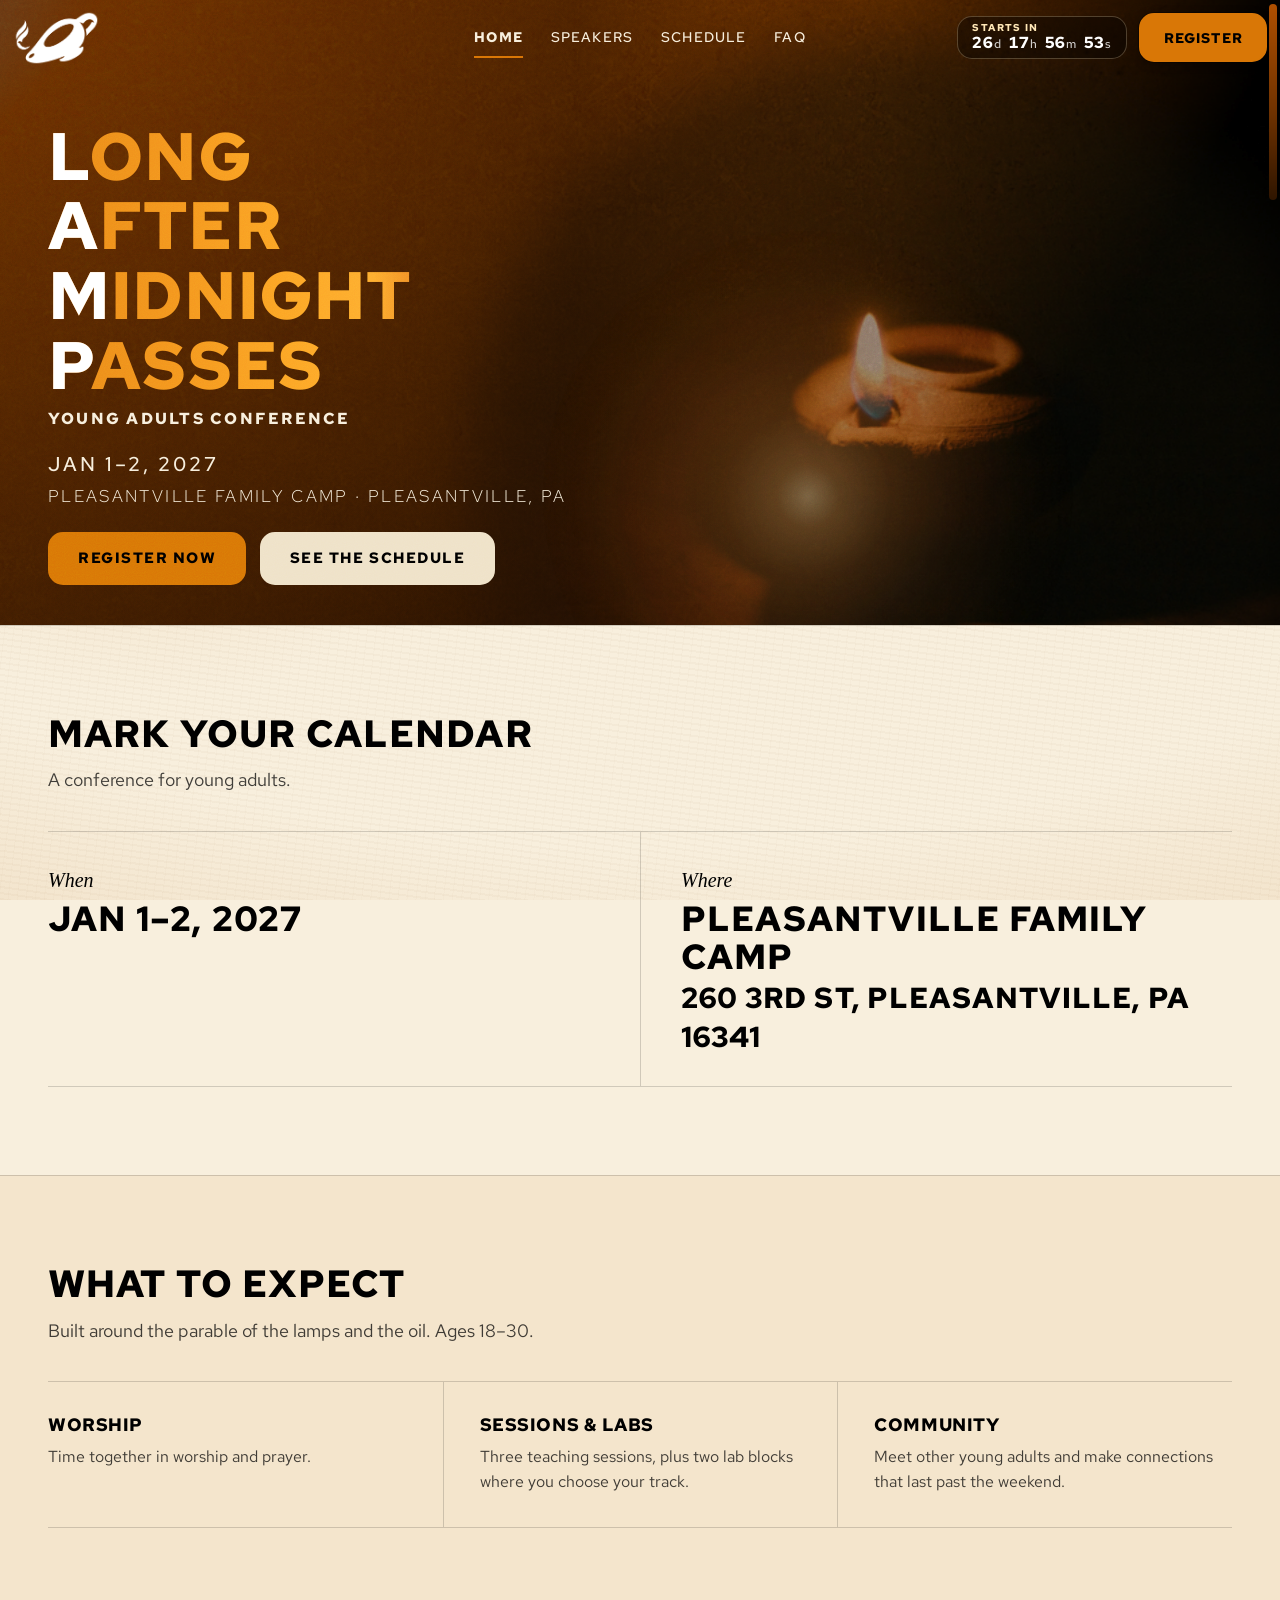
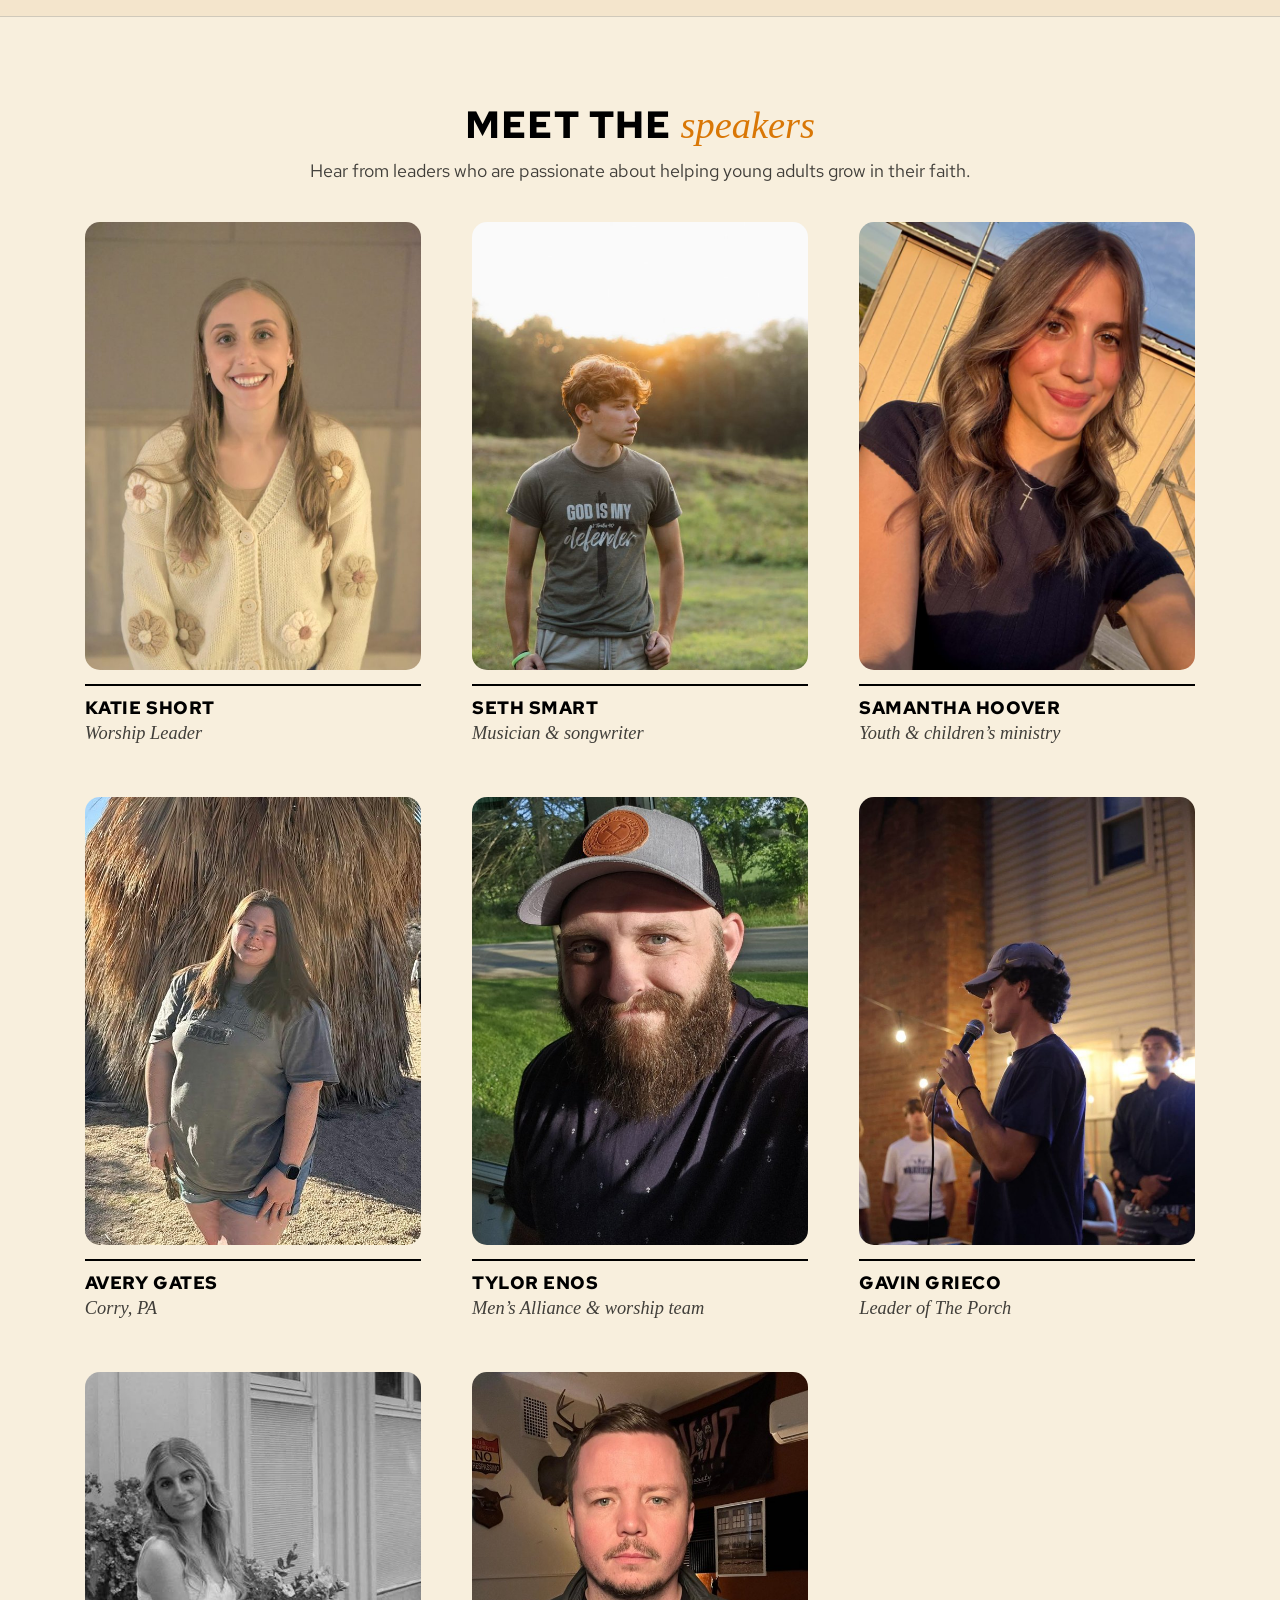
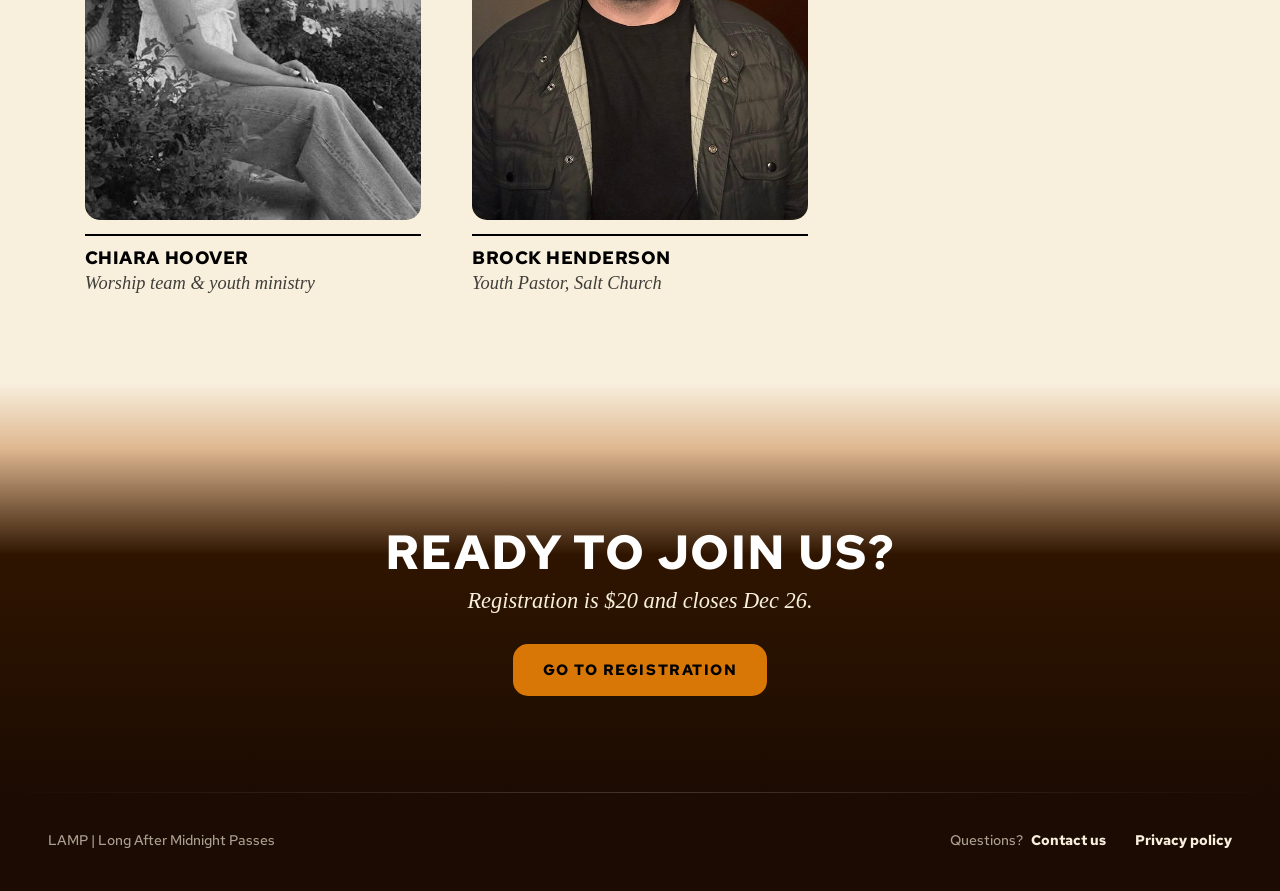
==== commit edd7a459: "Restyle mobile tab bar: dark ember bar, rounded top, lit-flame active tab Co-Authored-By: Claude Son" ====
--- a/index.html
+++ b/index.html
@@ -11,7 +11,7 @@
   <link rel="preconnect" href="https://fonts.googleapis.com">
   <link rel="preconnect" href="https://fonts.gstatic.com" crossorigin>
   <link rel="stylesheet" href="https://fonts.googleapis.com/css2?family=IM+Fell+English:ital@1&family=Red+Hat+Text:wght@300;400;500;700&display=swap">
-  <link rel="stylesheet" href="css/styles.css?v=56">
+  <link rel="stylesheet" href="css/styles.css?v=58">
 </head>
 <body class="home photo-top">
   <header class="site-header">
--- a/css/styles.css
+++ b/css/styles.css
@@ -391,15 +391,28 @@
   body { padding-bottom: calc(4.5rem + env(safe-area-inset-bottom)); }
   .tabbar {
     display: flex; position: fixed; z-index: 60; left: 0; right: 0; bottom: 0;
-    background: var(--parchment); border-top: 1px solid var(--rule);
-    padding: .3rem .3rem calc(.3rem + env(safe-area-inset-bottom));
+    background: linear-gradient(180deg, rgba(46, 21, 5, .96) 0%, rgba(24, 10, 2, .98) 100%);
+    -webkit-backdrop-filter: blur(10px); backdrop-filter: blur(10px);
+    border-radius: 22px 22px 0 0; border-top: 1px solid rgba(228, 102, 0, .45);
+    box-shadow: 0 -10px 28px rgba(0, 0, 0, .35), 0 -1px 18px rgba(228, 102, 0, .12);
+    padding: .8rem .4rem calc(.4rem + env(safe-area-inset-bottom));
   }
   .tabbar a {
-    flex: 1 1 0; display: flex; flex-direction: column; align-items: center; justify-content: center; gap: 2px;
-    min-height: 56px; color: var(--ink); text-decoration: none; font-size: .72rem; font-weight: 500;
-    letter-spacing: .06em; text-transform: uppercase;
+    position: relative; flex: 1 1 0; display: flex; flex-direction: column; align-items: center; justify-content: center; gap: 3px;
+    min-height: 54px; color: #cdb99a; text-decoration: none; font-size: .68rem; font-weight: 500;
+    letter-spacing: .08em; text-transform: uppercase; transition: color .25s;
   }
-  .tabbar a[aria-current="page"] { background: var(--orange); color: #000; font-weight: 700; }
+  .tabbar a svg { transition: transform .25s, filter .25s; }
+  /* the current page glows like a lit flame: warm color, soft glow, and a small flame-drop above it */
+  .tabbar a[aria-current="page"] { color: #ffb04a; font-weight: 700; }
+  .tabbar a[aria-current="page"] svg { transform: translateY(-1px); filter: drop-shadow(0 0 6px rgba(255, 140, 30, .85)); }
+  .tabbar a[aria-current="page"]::before {
+    content: ""; position: absolute; top: -.45rem; left: 50%; width: 9px; height: 12px; margin-left: -4.5px;
+    border-radius: 50% 50% 50% 50% / 62% 62% 38% 38%;
+    background: radial-gradient(ellipse at 50% 70%, #fff3c4 0%, #ffb04a 45%, rgba(228, 102, 0, 0) 100%);
+    filter: drop-shadow(0 0 5px rgba(255, 140, 30, .9));
+  }
+  .tabbar a:active svg { transform: scale(.92); }
 
   .btn { min-height: 52px; }
   .speaker-tile span { font-size: .85rem; }
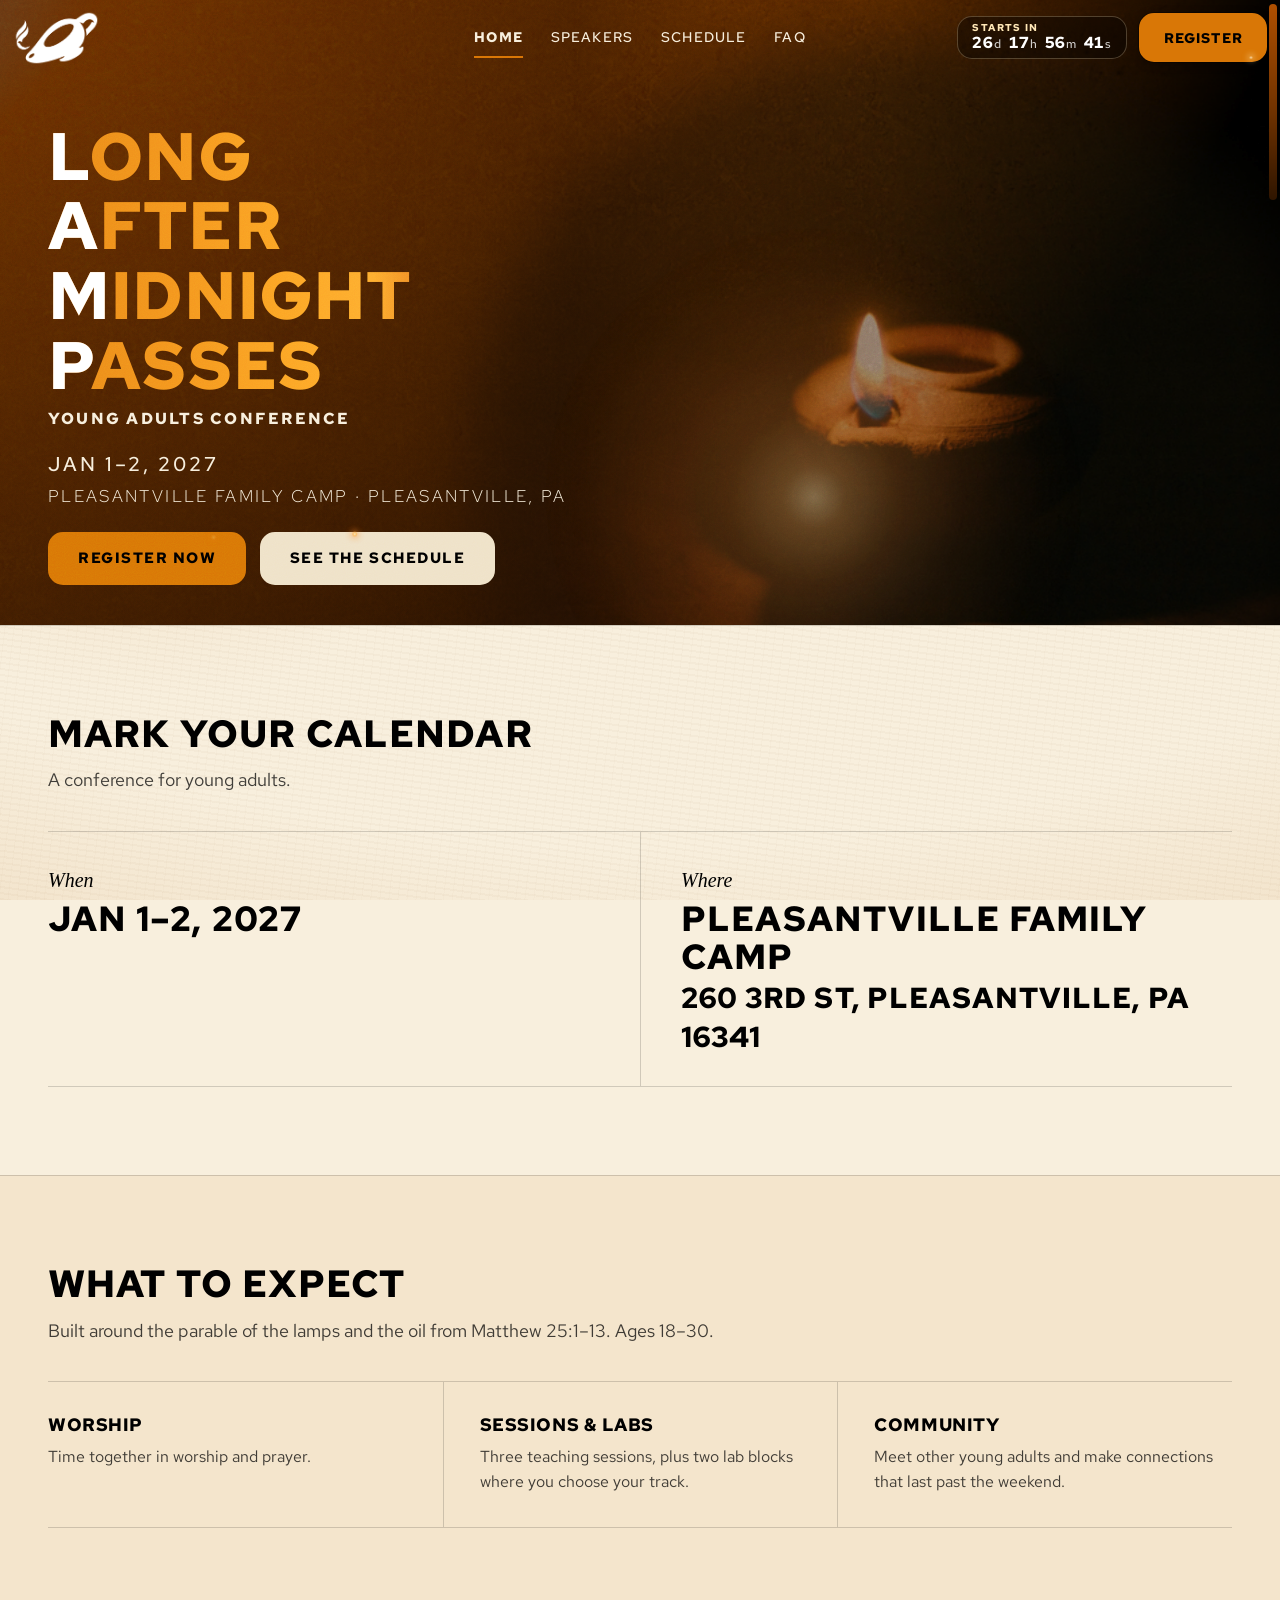
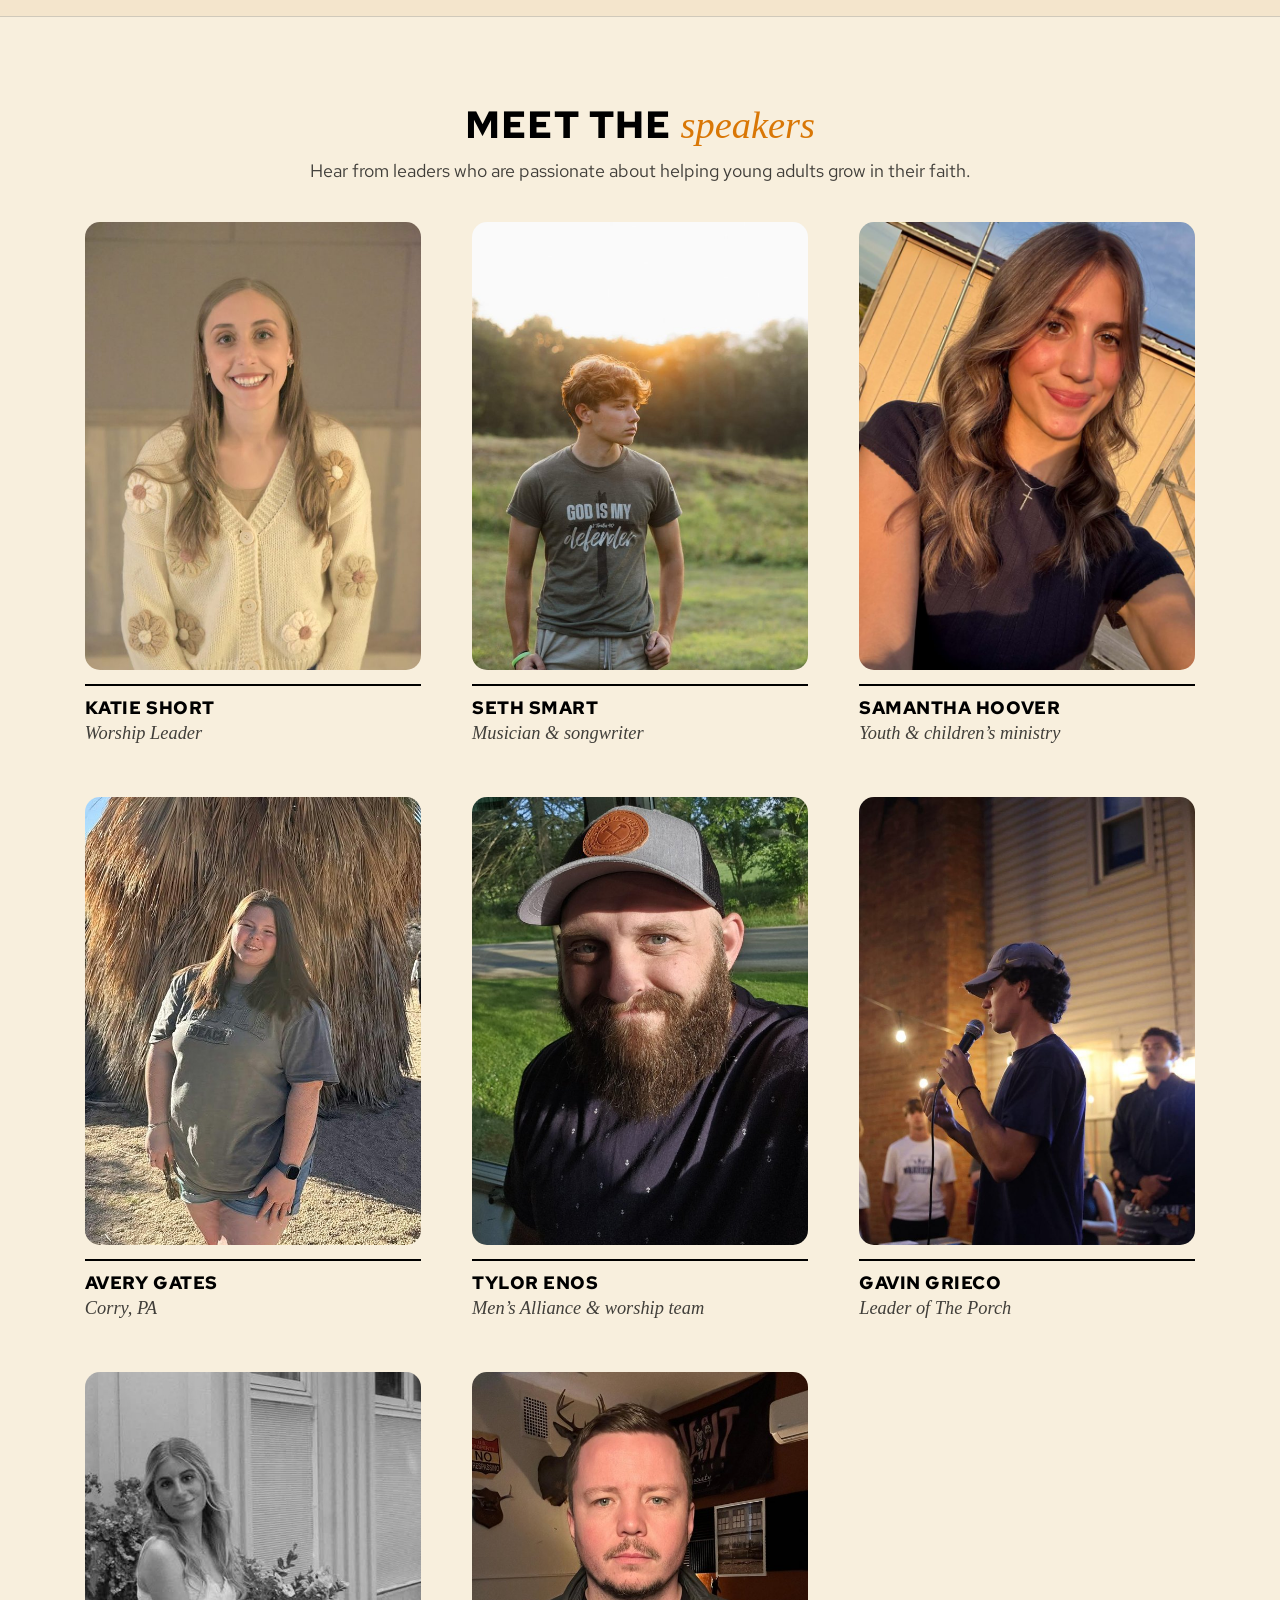
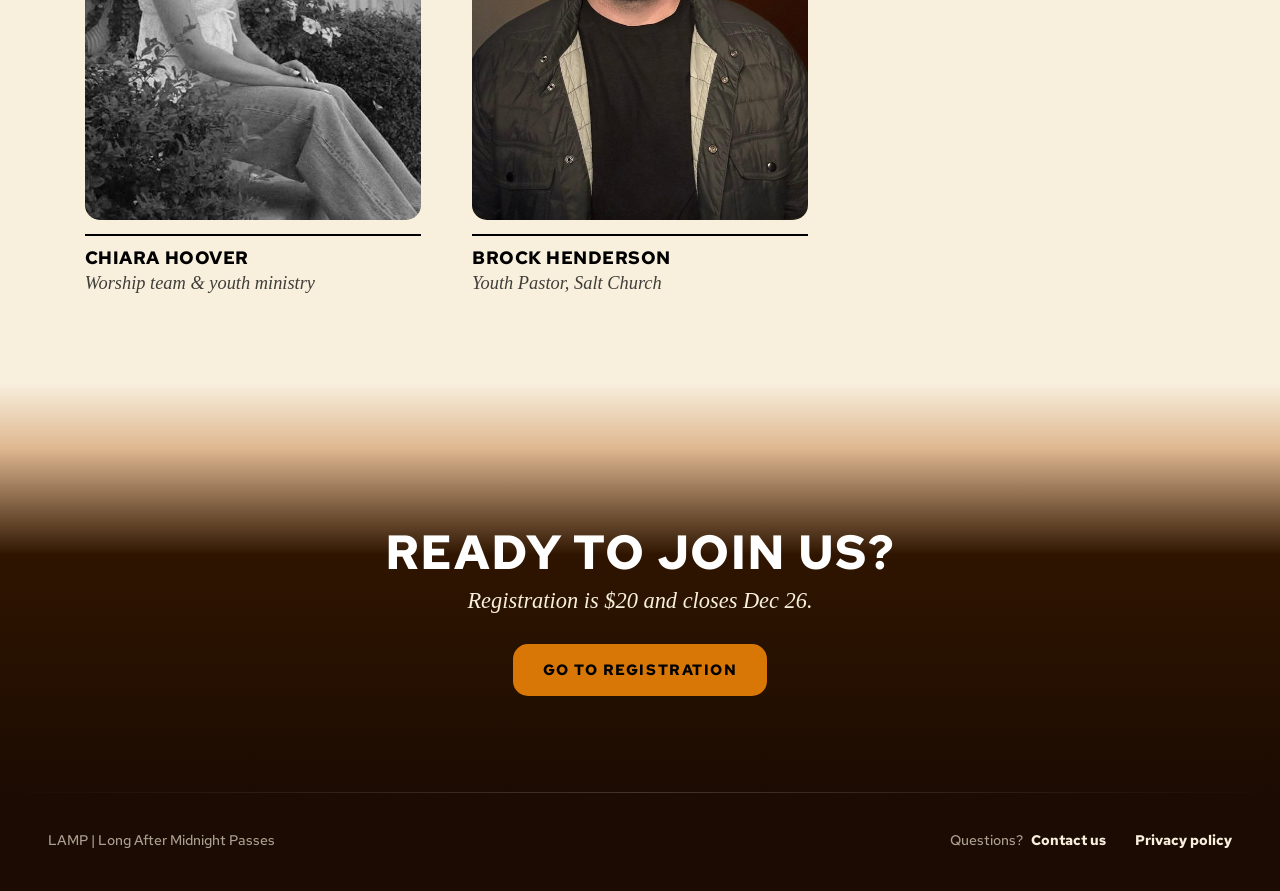
==== commit 5f267e75: "Add Matthew 25:1-13 reference, contact email, lodging capacity Co-Authored-By: Claude Sonnet 5.5 <no" ====
--- a/index.html
+++ b/index.html
@@ -58,7 +58,7 @@
     <section class="section alt">
       <div class="wrap">
         <h2>What to expect</h2>
-        <p class="lead">Built around the parable of the lamps and the oil. Ages 18&ndash;30.</p>
+        <p class="lead">Built around the parable of the lamps and the oil from Matthew 25:1&ndash;13. Ages 18&ndash;30.</p>
         <div class="grid three">
           <div class="card"><h3>Worship</h3><p>Time together in worship and prayer.</p></div>
           <div class="card aqua"><h3>Sessions &amp; labs</h3><p>Three teaching sessions, plus two lab blocks where you choose your track.</p></div>
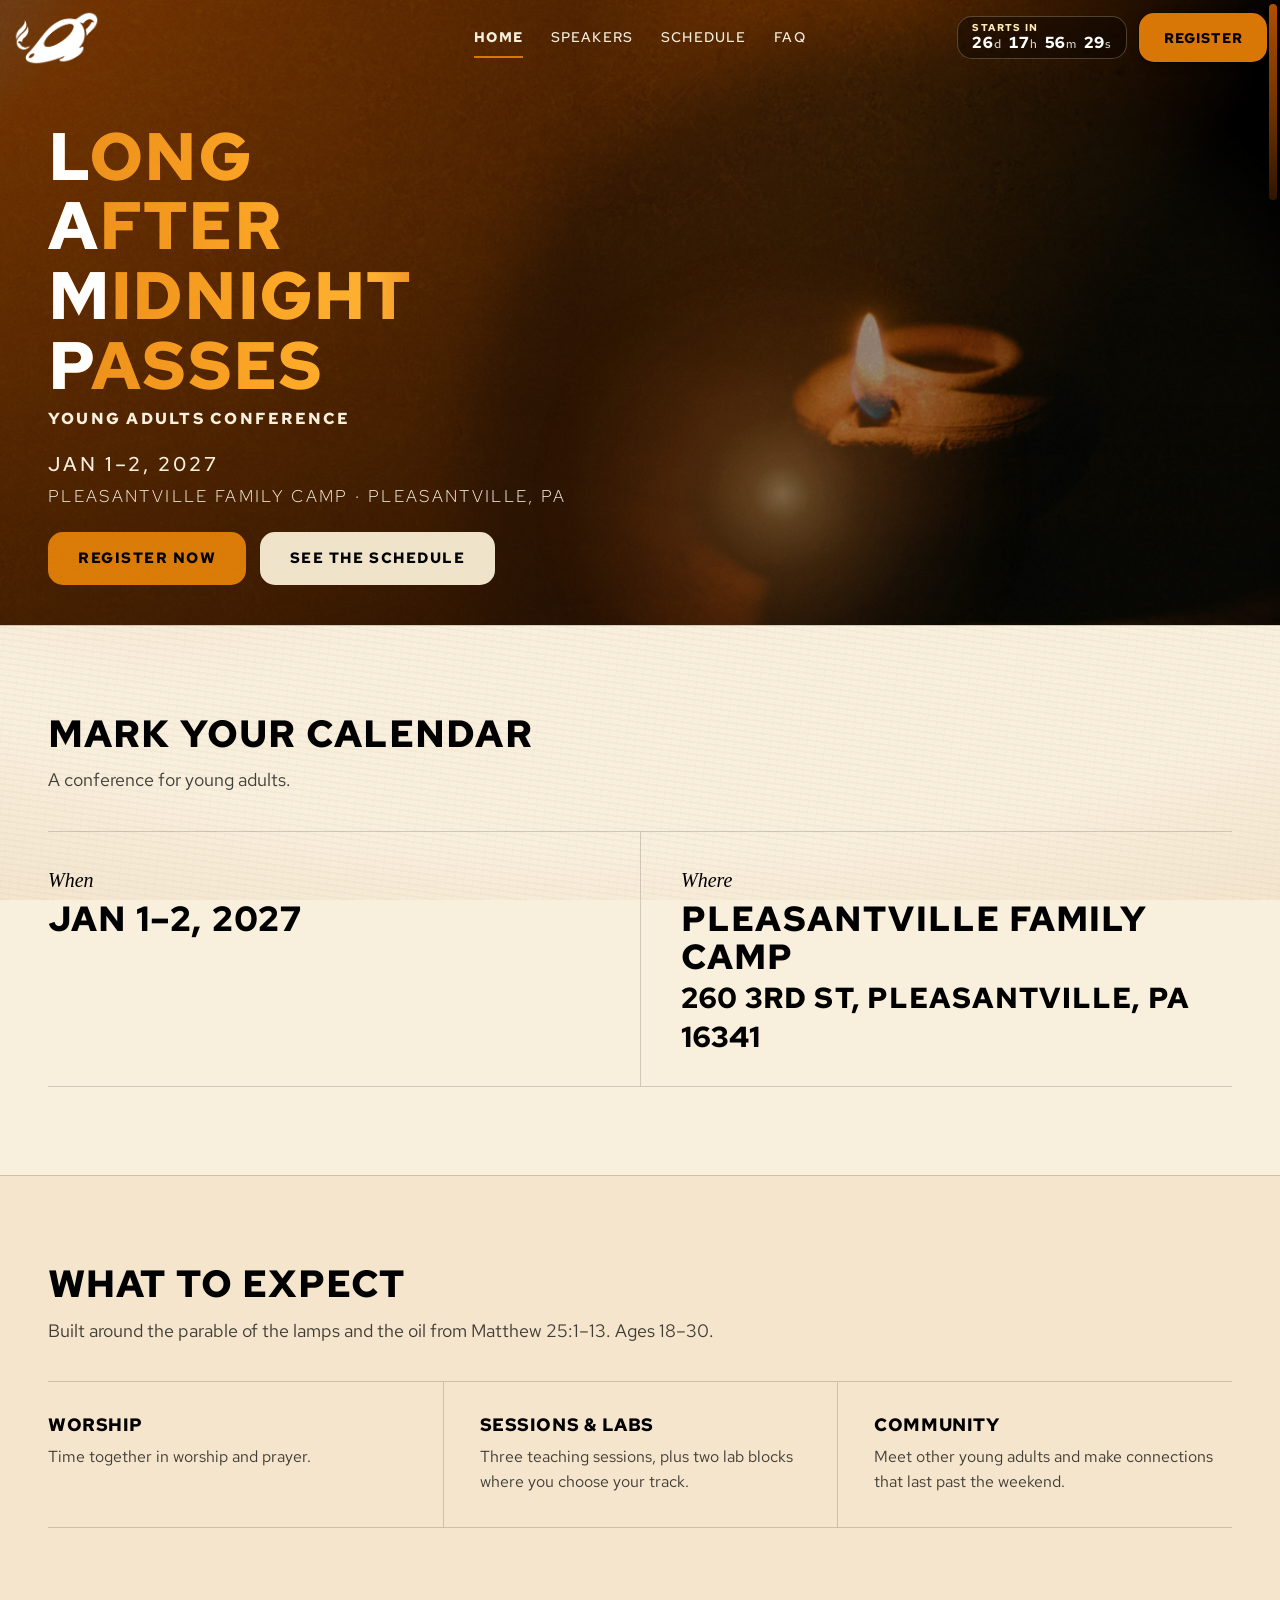
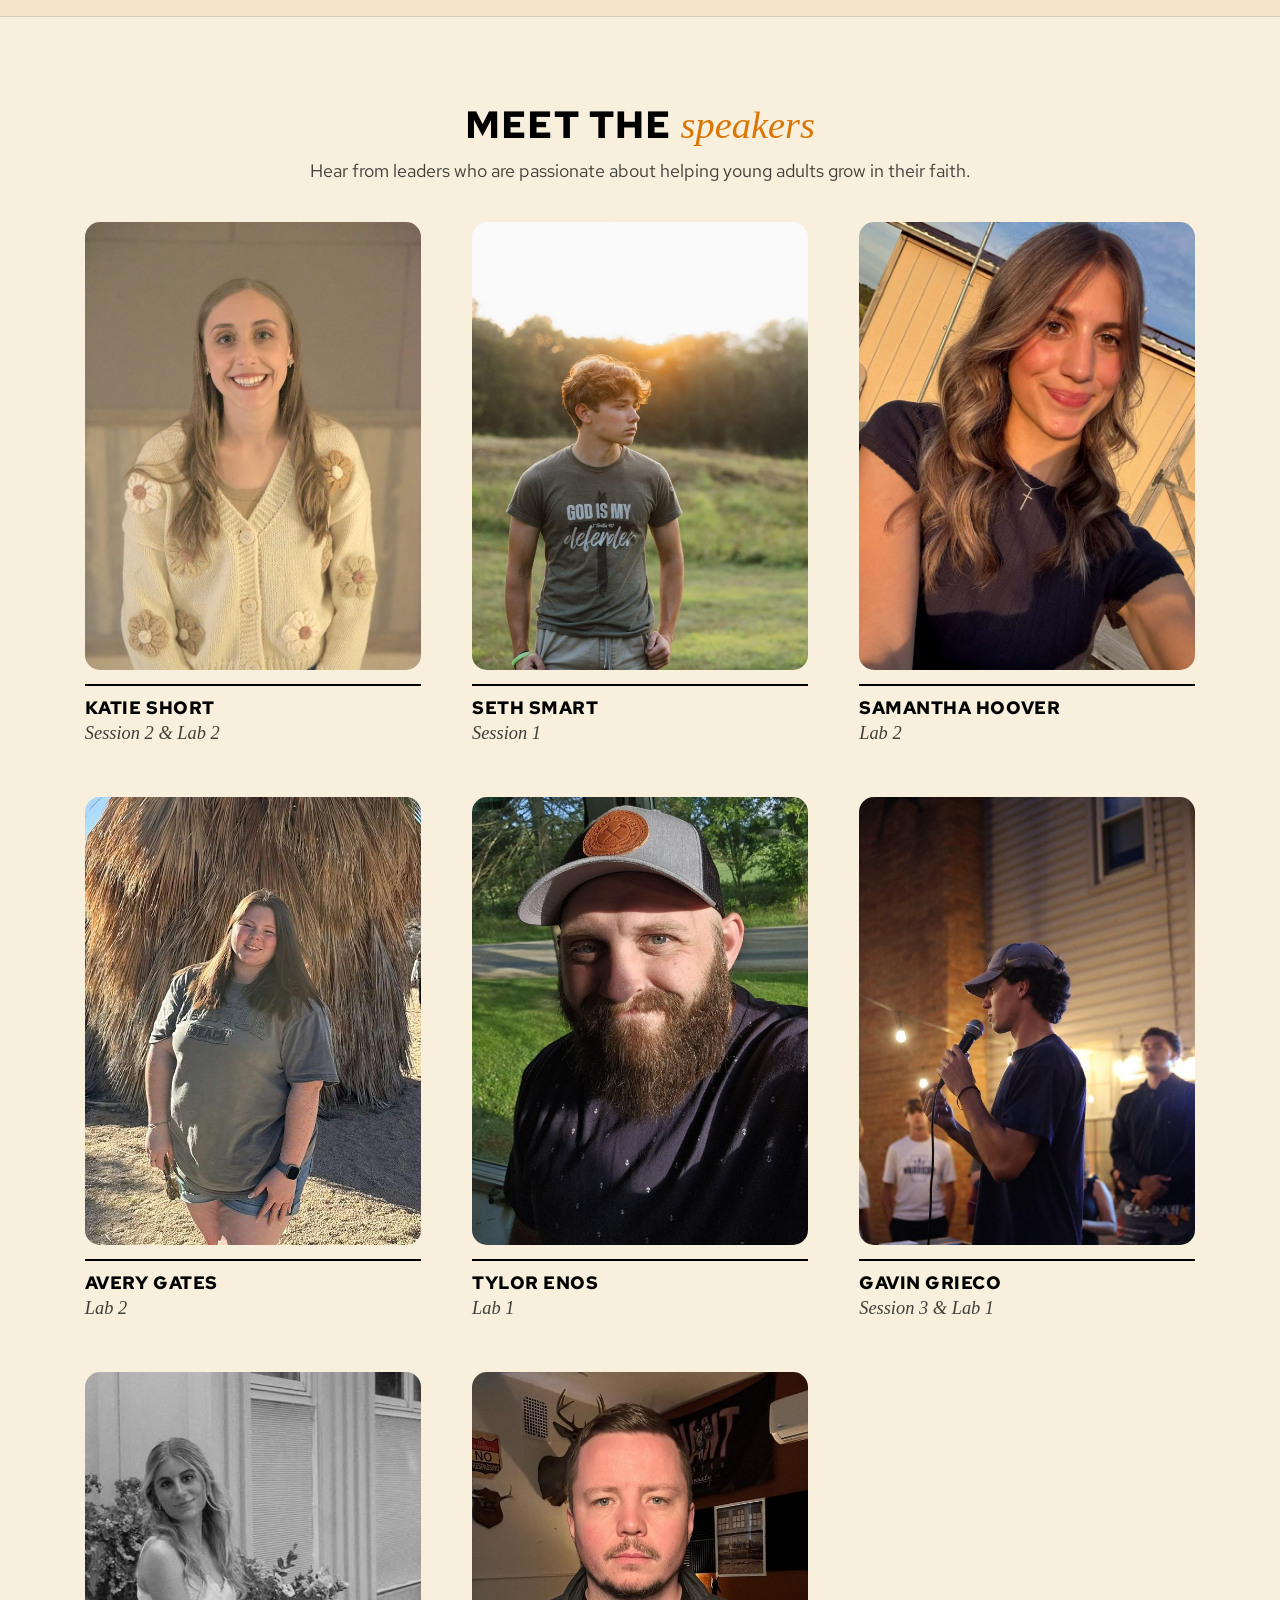
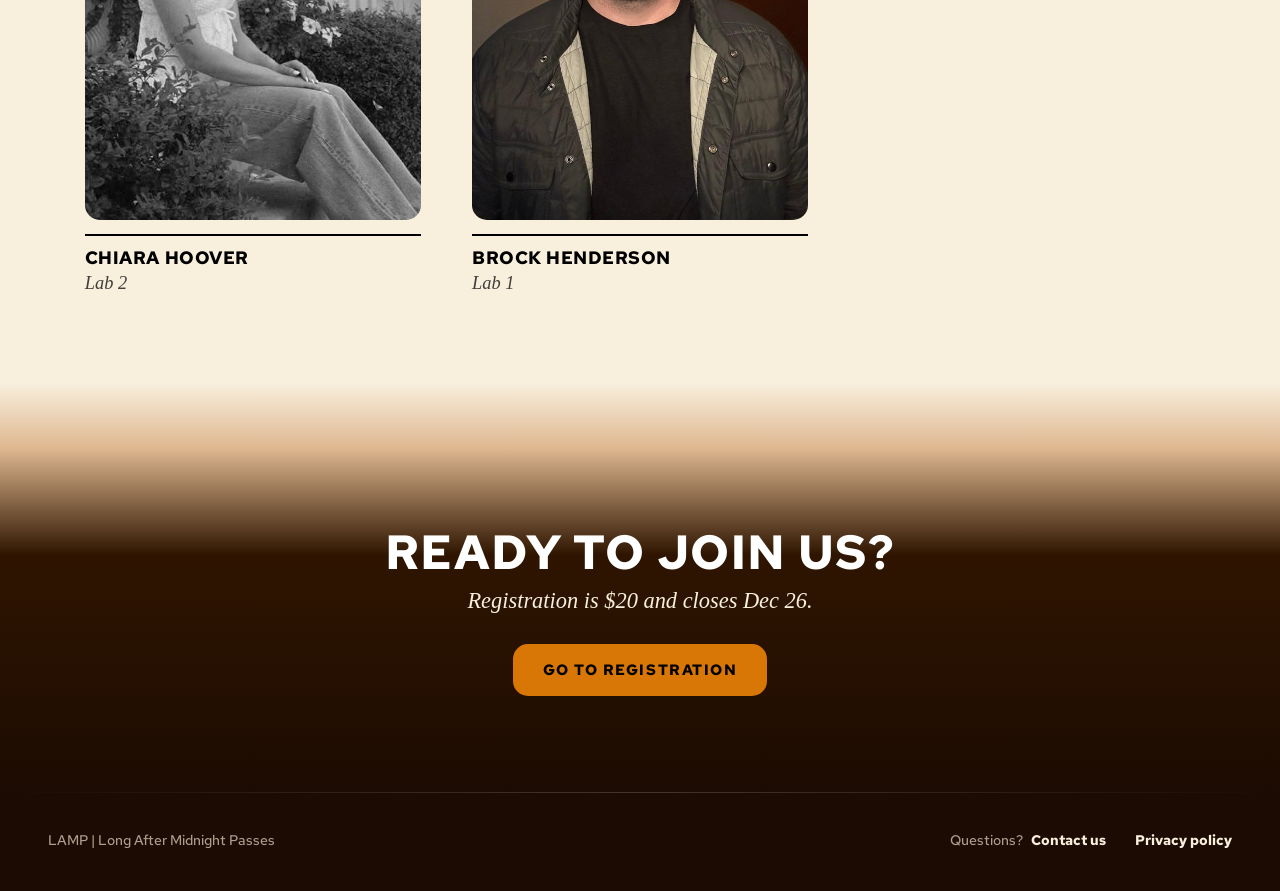
==== commit ef7c7b0a: "Speaker titles show their session/lab; remove names from schedule Co-Authored-By: Claude Sonnet 5.5 " ====
--- a/index.html
+++ b/index.html
@@ -72,14 +72,14 @@
         <h2 class="center">Meet the <em>speakers</em></h2>
         <p class="lead center">Hear from leaders who are passionate about helping young adults grow in their faith.</p>
         <div class="grid tiles">
-          <a class="speaker-tile" href="speakers.html#katie"><img src="assets/speakers/katie.jpg" alt="Portrait of Katie Short" width="480" height="640" loading="lazy"><strong>Katie Short</strong><span>Worship Leader</span></a>
-          <a class="speaker-tile" href="speakers.html#seth"><img src="assets/speakers/seth.jpg" alt="Portrait of Seth Smart" width="480" height="640" loading="lazy"><strong>Seth Smart</strong><span>Musician &amp; songwriter</span></a>
-          <a class="speaker-tile" href="speakers.html#samantha"><img src="assets/speakers/samantha.jpg" alt="Portrait of Samantha Hoover" width="480" height="640" loading="lazy"><strong>Samantha Hoover</strong><span>Youth &amp; children&rsquo;s ministry</span></a>
-          <a class="speaker-tile" href="speakers.html#avery"><img src="assets/speakers/avery.jpg?v=3" alt="Portrait of Avery Gates" width="480" height="640" loading="lazy"><strong>Avery Gates</strong><span>Corry, PA</span></a>
-          <a class="speaker-tile" href="speakers.html#tylor"><img src="assets/speakers/tylor.jpg" alt="Portrait of Tylor Enos" width="480" height="640" loading="lazy"><strong>Tylor Enos</strong><span>Men&rsquo;s Alliance &amp; worship team</span></a>
-          <a class="speaker-tile" href="speakers.html#gavin"><img src="assets/speakers/gavin.jpg" alt="Portrait of Gavin Grieco" width="480" height="640" loading="lazy"><strong>Gavin Grieco</strong><span>Leader of The Porch</span></a>
-          <a class="speaker-tile" href="speakers.html#chiara"><img src="assets/speakers/chiara.jpg" alt="Portrait of Chiara Hoover" width="480" height="640" loading="lazy"><strong>Chiara Hoover</strong><span>Worship team &amp; youth ministry</span></a>
-          <a class="speaker-tile" href="speakers.html#brock"><img src="assets/speakers/brock.jpg" alt="Portrait of Brock Henderson" width="480" height="640" loading="lazy"><strong>Brock Henderson</strong><span>Youth Pastor, Salt Church</span></a>
+          <a class="speaker-tile" href="speakers.html#katie"><img src="assets/speakers/katie.jpg" alt="Portrait of Katie Short" width="480" height="640" loading="lazy"><strong>Katie Short</strong><span>Session 2 &amp; Lab 2</span></a>
+          <a class="speaker-tile" href="speakers.html#seth"><img src="assets/speakers/seth.jpg" alt="Portrait of Seth Smart" width="480" height="640" loading="lazy"><strong>Seth Smart</strong><span>Session 1</span></a>
+          <a class="speaker-tile" href="speakers.html#samantha"><img src="assets/speakers/samantha.jpg" alt="Portrait of Samantha Hoover" width="480" height="640" loading="lazy"><strong>Samantha Hoover</strong><span>Lab 2</span></a>
+          <a class="speaker-tile" href="speakers.html#avery"><img src="assets/speakers/avery.jpg?v=3" alt="Portrait of Avery Gates" width="480" height="640" loading="lazy"><strong>Avery Gates</strong><span>Lab 2</span></a>
+          <a class="speaker-tile" href="speakers.html#tylor"><img src="assets/speakers/tylor.jpg" alt="Portrait of Tylor Enos" width="480" height="640" loading="lazy"><strong>Tylor Enos</strong><span>Lab 1</span></a>
+          <a class="speaker-tile" href="speakers.html#gavin"><img src="assets/speakers/gavin.jpg" alt="Portrait of Gavin Grieco" width="480" height="640" loading="lazy"><strong>Gavin Grieco</strong><span>Session 3 &amp; Lab 1</span></a>
+          <a class="speaker-tile" href="speakers.html#chiara"><img src="assets/speakers/chiara.jpg" alt="Portrait of Chiara Hoover" width="480" height="640" loading="lazy"><strong>Chiara Hoover</strong><span>Lab 2</span></a>
+          <a class="speaker-tile" href="speakers.html#brock"><img src="assets/speakers/brock.jpg" alt="Portrait of Brock Henderson" width="480" height="640" loading="lazy"><strong>Brock Henderson</strong><span>Lab 1</span></a>
         </div>
       </div>
     </section>
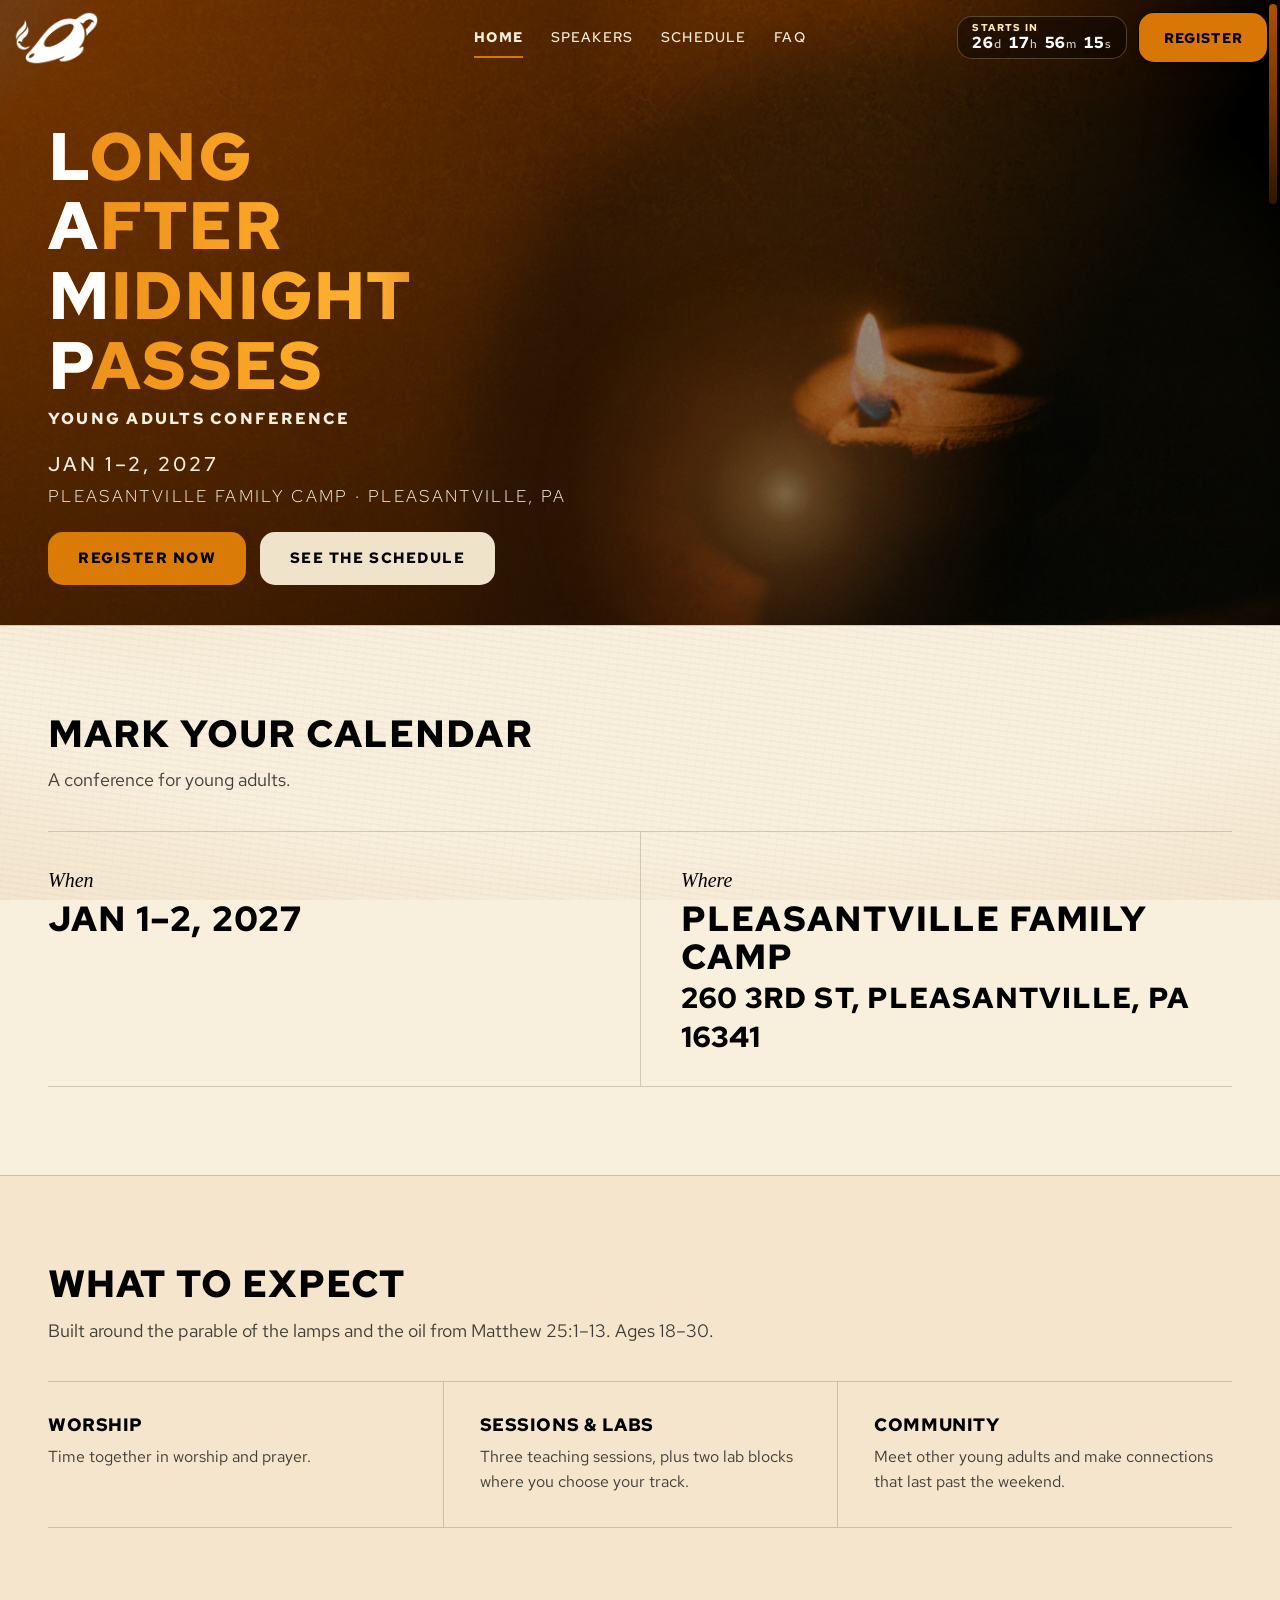
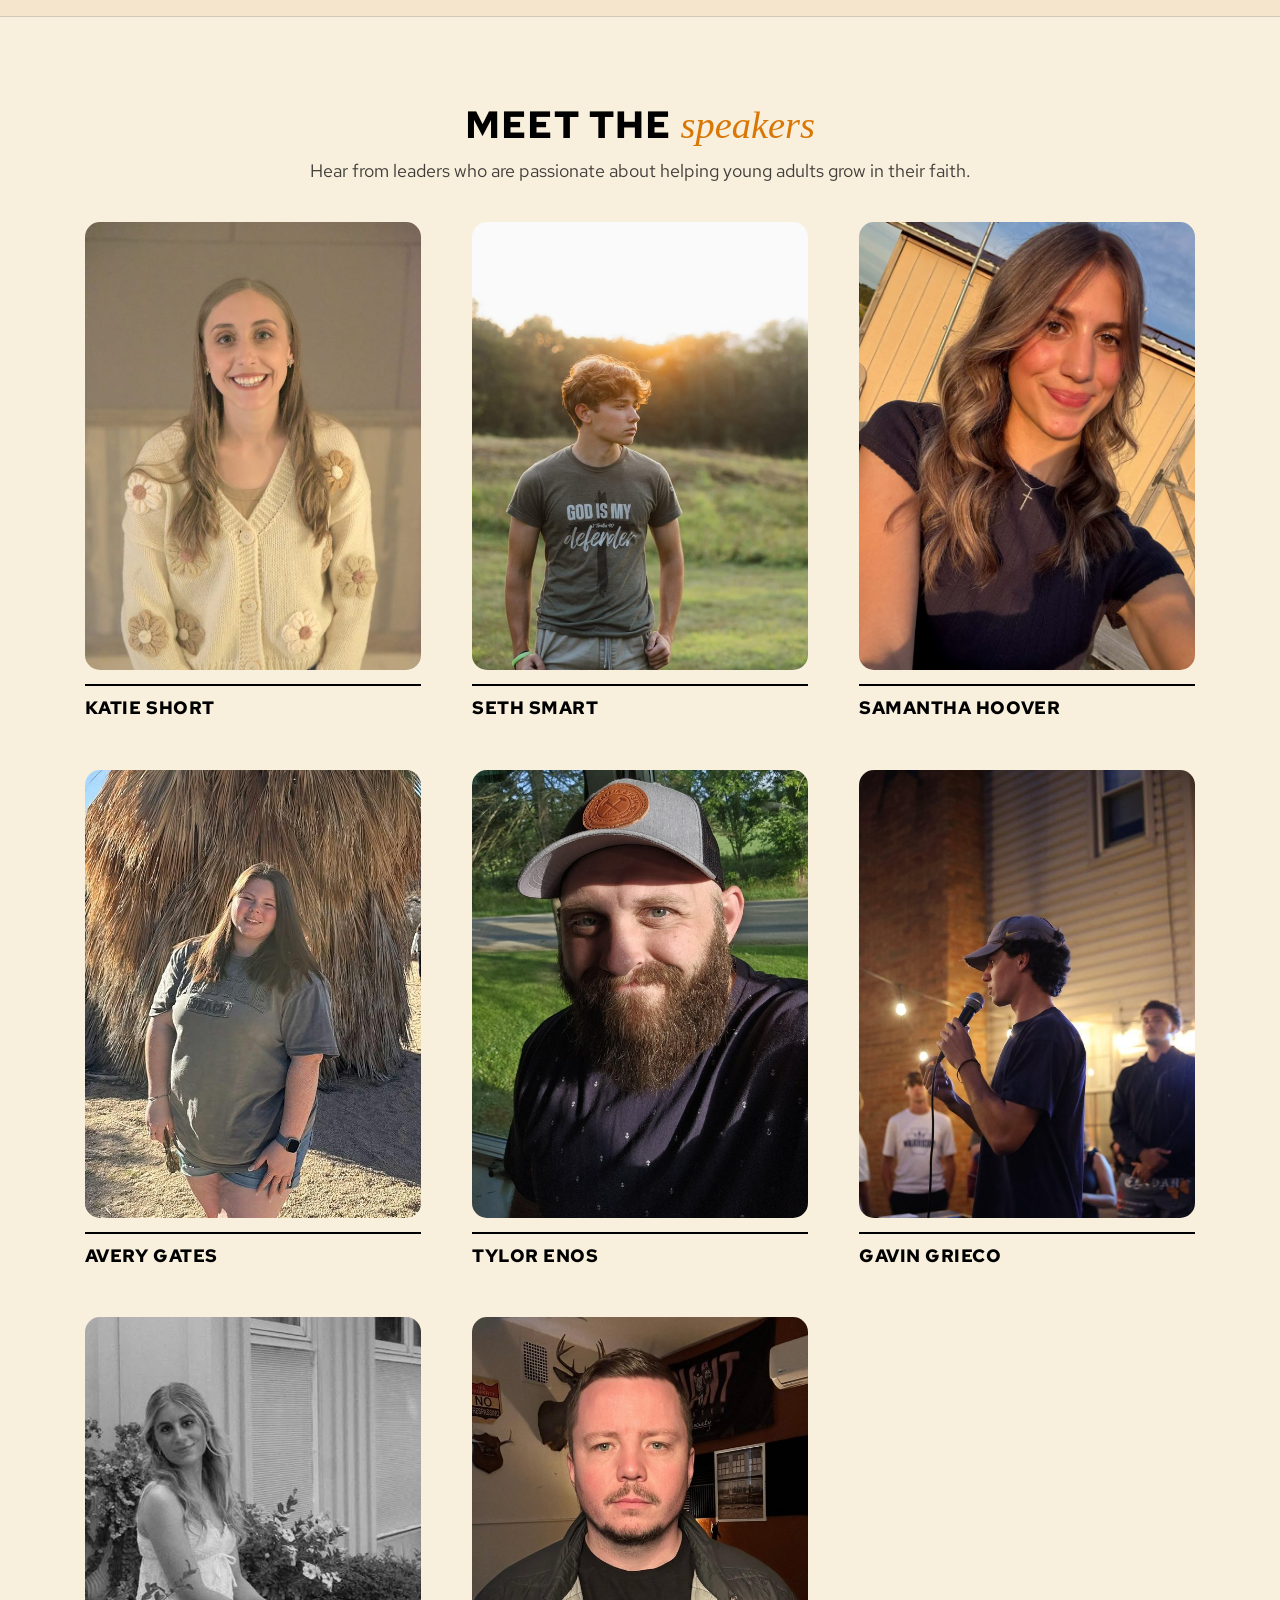
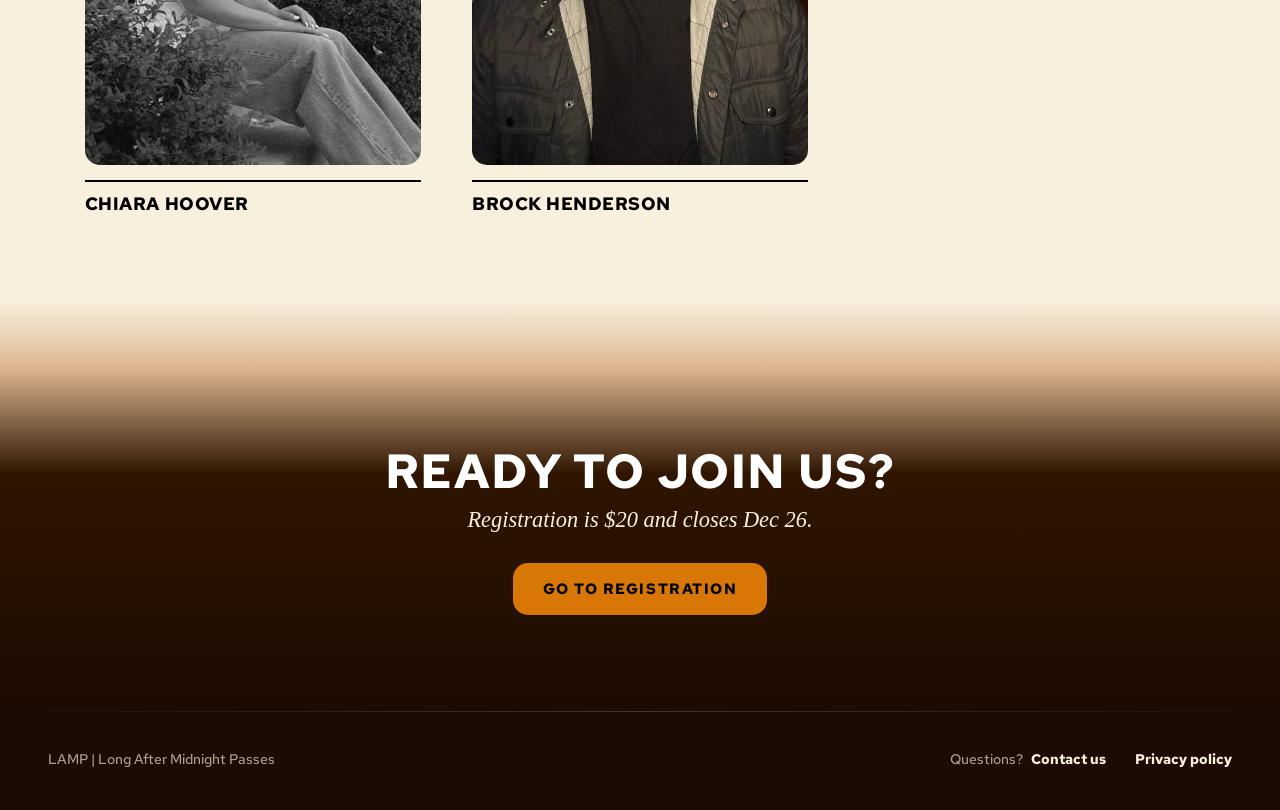
==== commit e15c1937: "Home speaker tiles: names only; speakers page lists each session/lab on its own line Co-Authored-By:" ====
--- a/index.html
+++ b/index.html
@@ -72,14 +72,14 @@
         <h2 class="center">Meet the <em>speakers</em></h2>
         <p class="lead center">Hear from leaders who are passionate about helping young adults grow in their faith.</p>
         <div class="grid tiles">
-          <a class="speaker-tile" href="speakers.html#katie"><img src="assets/speakers/katie.jpg" alt="Portrait of Katie Short" width="480" height="640" loading="lazy"><strong>Katie Short</strong><span>Session 2 &amp; Lab 2</span></a>
-          <a class="speaker-tile" href="speakers.html#seth"><img src="assets/speakers/seth.jpg" alt="Portrait of Seth Smart" width="480" height="640" loading="lazy"><strong>Seth Smart</strong><span>Session 1</span></a>
-          <a class="speaker-tile" href="speakers.html#samantha"><img src="assets/speakers/samantha.jpg" alt="Portrait of Samantha Hoover" width="480" height="640" loading="lazy"><strong>Samantha Hoover</strong><span>Lab 2</span></a>
-          <a class="speaker-tile" href="speakers.html#avery"><img src="assets/speakers/avery.jpg?v=3" alt="Portrait of Avery Gates" width="480" height="640" loading="lazy"><strong>Avery Gates</strong><span>Lab 2</span></a>
-          <a class="speaker-tile" href="speakers.html#tylor"><img src="assets/speakers/tylor.jpg" alt="Portrait of Tylor Enos" width="480" height="640" loading="lazy"><strong>Tylor Enos</strong><span>Lab 1</span></a>
-          <a class="speaker-tile" href="speakers.html#gavin"><img src="assets/speakers/gavin.jpg" alt="Portrait of Gavin Grieco" width="480" height="640" loading="lazy"><strong>Gavin Grieco</strong><span>Session 3 &amp; Lab 1</span></a>
-          <a class="speaker-tile" href="speakers.html#chiara"><img src="assets/speakers/chiara.jpg" alt="Portrait of Chiara Hoover" width="480" height="640" loading="lazy"><strong>Chiara Hoover</strong><span>Lab 2</span></a>
-          <a class="speaker-tile" href="speakers.html#brock"><img src="assets/speakers/brock.jpg" alt="Portrait of Brock Henderson" width="480" height="640" loading="lazy"><strong>Brock Henderson</strong><span>Lab 1</span></a>
+          <a class="speaker-tile" href="speakers.html#katie"><img src="assets/speakers/katie.jpg" alt="Portrait of Katie Short" width="480" height="640" loading="lazy"><strong>Katie Short</strong></a>
+          <a class="speaker-tile" href="speakers.html#seth"><img src="assets/speakers/seth.jpg" alt="Portrait of Seth Smart" width="480" height="640" loading="lazy"><strong>Seth Smart</strong></a>
+          <a class="speaker-tile" href="speakers.html#samantha"><img src="assets/speakers/samantha.jpg" alt="Portrait of Samantha Hoover" width="480" height="640" loading="lazy"><strong>Samantha Hoover</strong></a>
+          <a class="speaker-tile" href="speakers.html#avery"><img src="assets/speakers/avery.jpg?v=3" alt="Portrait of Avery Gates" width="480" height="640" loading="lazy"><strong>Avery Gates</strong></a>
+          <a class="speaker-tile" href="speakers.html#tylor"><img src="assets/speakers/tylor.jpg" alt="Portrait of Tylor Enos" width="480" height="640" loading="lazy"><strong>Tylor Enos</strong></a>
+          <a class="speaker-tile" href="speakers.html#gavin"><img src="assets/speakers/gavin.jpg" alt="Portrait of Gavin Grieco" width="480" height="640" loading="lazy"><strong>Gavin Grieco</strong></a>
+          <a class="speaker-tile" href="speakers.html#chiara"><img src="assets/speakers/chiara.jpg" alt="Portrait of Chiara Hoover" width="480" height="640" loading="lazy"><strong>Chiara Hoover</strong></a>
+          <a class="speaker-tile" href="speakers.html#brock"><img src="assets/speakers/brock.jpg" alt="Portrait of Brock Henderson" width="480" height="640" loading="lazy"><strong>Brock Henderson</strong></a>
         </div>
       </div>
     </section>
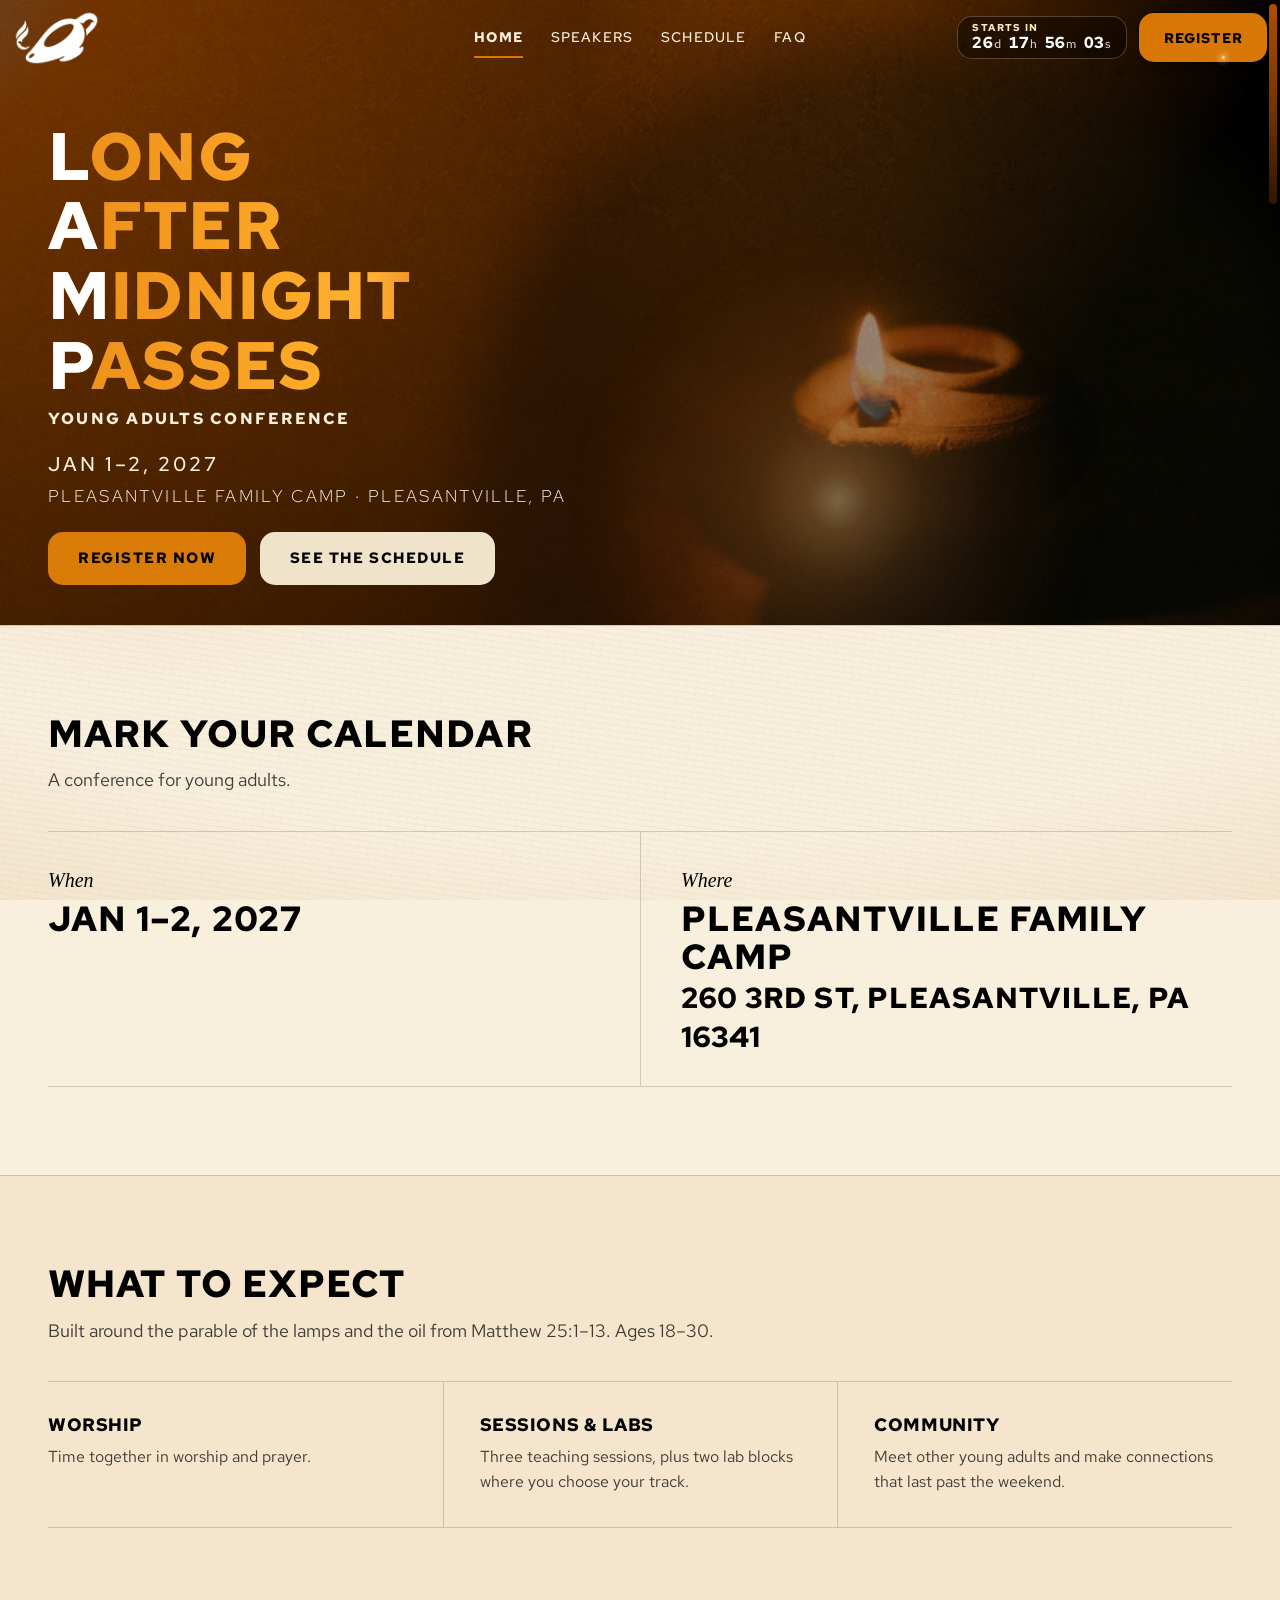
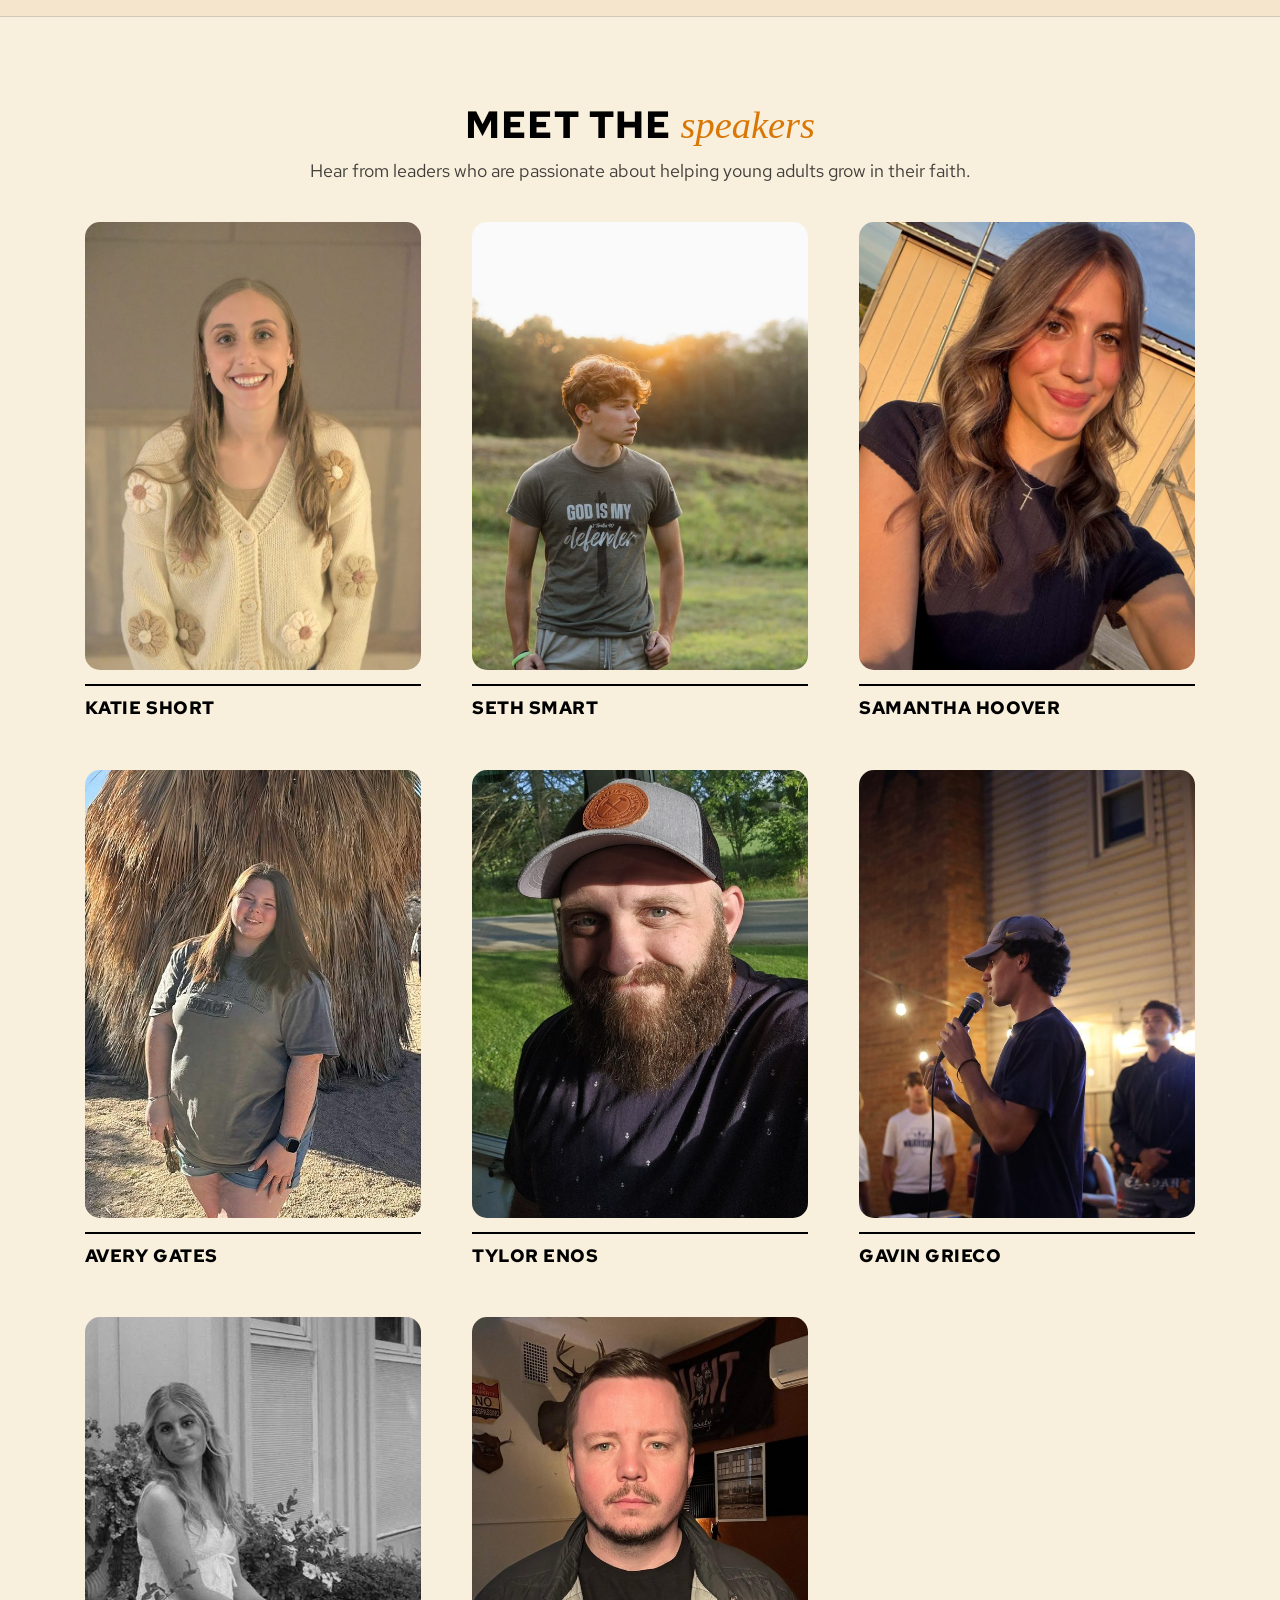
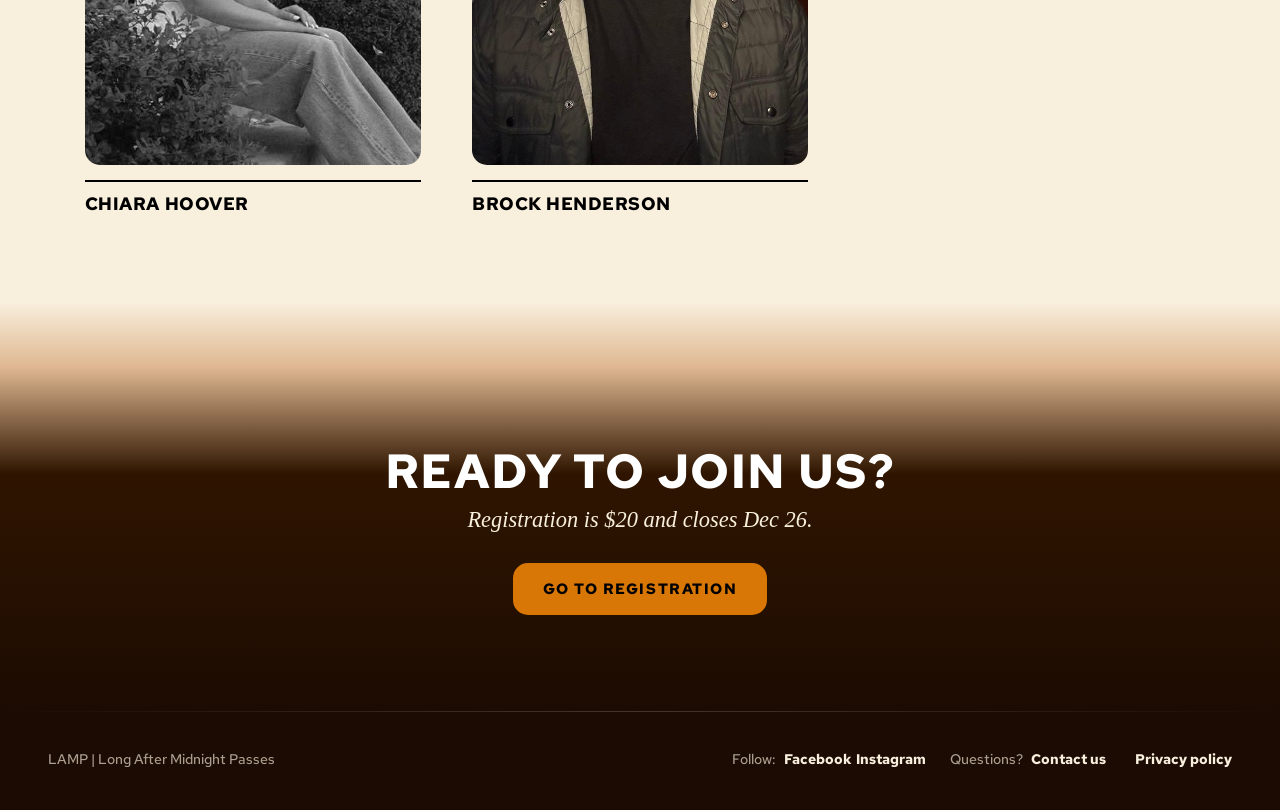
==== commit c978eacb: "Add Facebook and Instagram links to footer, FAQ contact, privacy policy Co-Authored-By: Claude Sonne" ====
--- a/index.html
+++ b/index.html
@@ -95,7 +95,7 @@
   <footer class="site-footer">
     <div class="wrap">
       <span>LAMP | Long After Midnight Passes</span>
-      <span class="footer-links"><span>Questions? <a href="faq.html#contact">Contact us</a></span><a href="privacy.html">Privacy policy</a></span>
+      <span class="footer-links"><span>Follow: <a href="https://www.facebook.com/share/1FibJCZPeU/" target="_blank" rel="noopener">Facebook</a><a href="https://www.instagram.com/lampconference" target="_blank" rel="noopener">Instagram</a></span><span>Questions? <a href="faq.html#contact">Contact us</a></span><a href="privacy.html">Privacy policy</a></span>
     </div>
   </footer>
 <nav class="tabbar" aria-label="Quick links"><a href="index.html" aria-current="page"><svg viewBox="0 0 24 24" width="24" height="24" fill="none" stroke="currentColor" stroke-width="2" stroke-linecap="round" stroke-linejoin="round" aria-hidden="true"><path d="M3 11l9-8 9 8M5 10v10h14V10"/></svg><span>Home</span></a><a href="speakers.html"><svg viewBox="0 0 24 24" width="24" height="24" fill="none" stroke="currentColor" stroke-width="2" stroke-linecap="round" stroke-linejoin="round" aria-hidden="true"><circle cx="12" cy="8" r="4"/><path d="M4 21c0-4 4-6 8-6s8 2 8 6"/></svg><span>Speakers</span></a><a href="schedule.html"><svg viewBox="0 0 24 24" width="24" height="24" fill="none" stroke="currentColor" stroke-width="2" stroke-linecap="round" stroke-linejoin="round" aria-hidden="true"><rect x="3" y="5" width="18" height="16" rx="3"/><path d="M3 10h18M8 3v4M16 3v4"/></svg><span>Schedule</span></a><a href="faq.html"><svg viewBox="0 0 24 24" width="24" height="24" fill="none" stroke="currentColor" stroke-width="2" stroke-linecap="round" stroke-linejoin="round" aria-hidden="true"><circle cx="12" cy="12" r="9"/><path d="M9.5 9.5a2.5 2.5 0 115 .5c0 1.5-2.5 2-2.5 3.5M12 17v.01"/></svg><span>FAQ</span></a></nav>
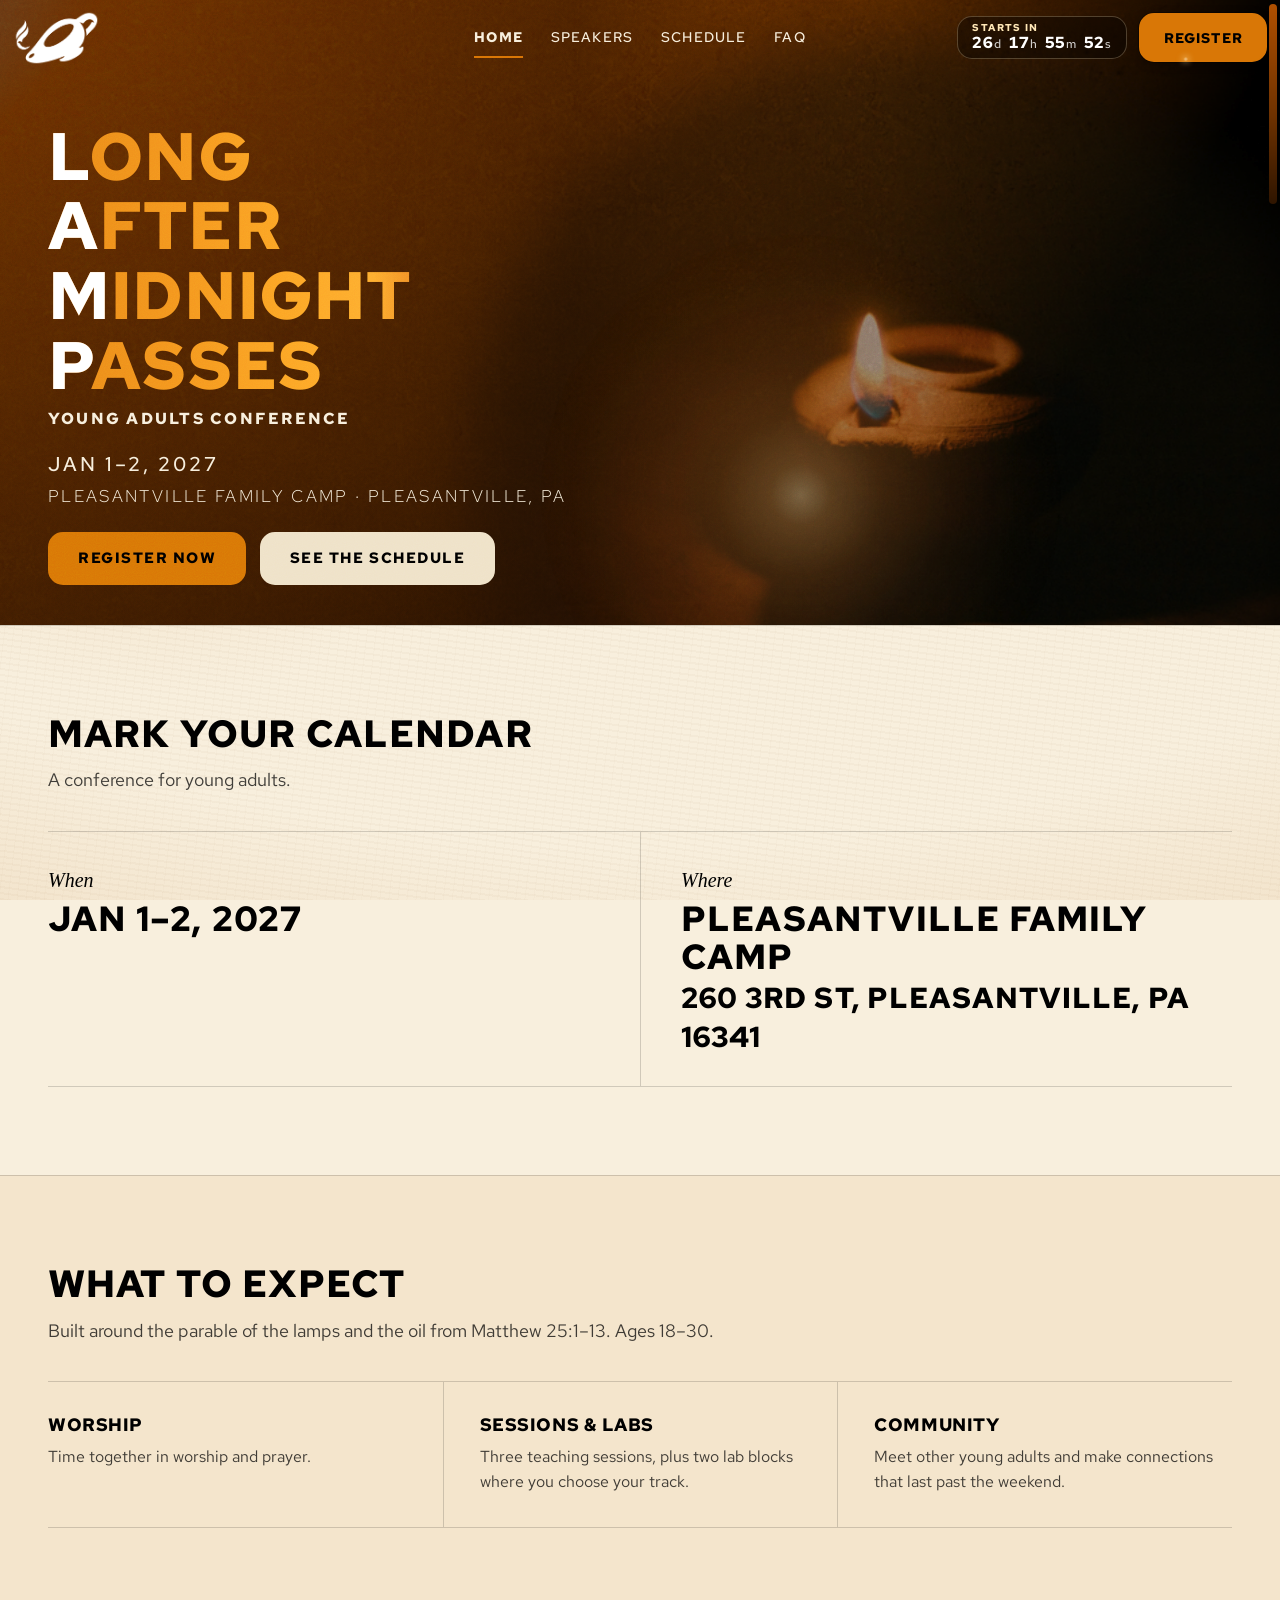
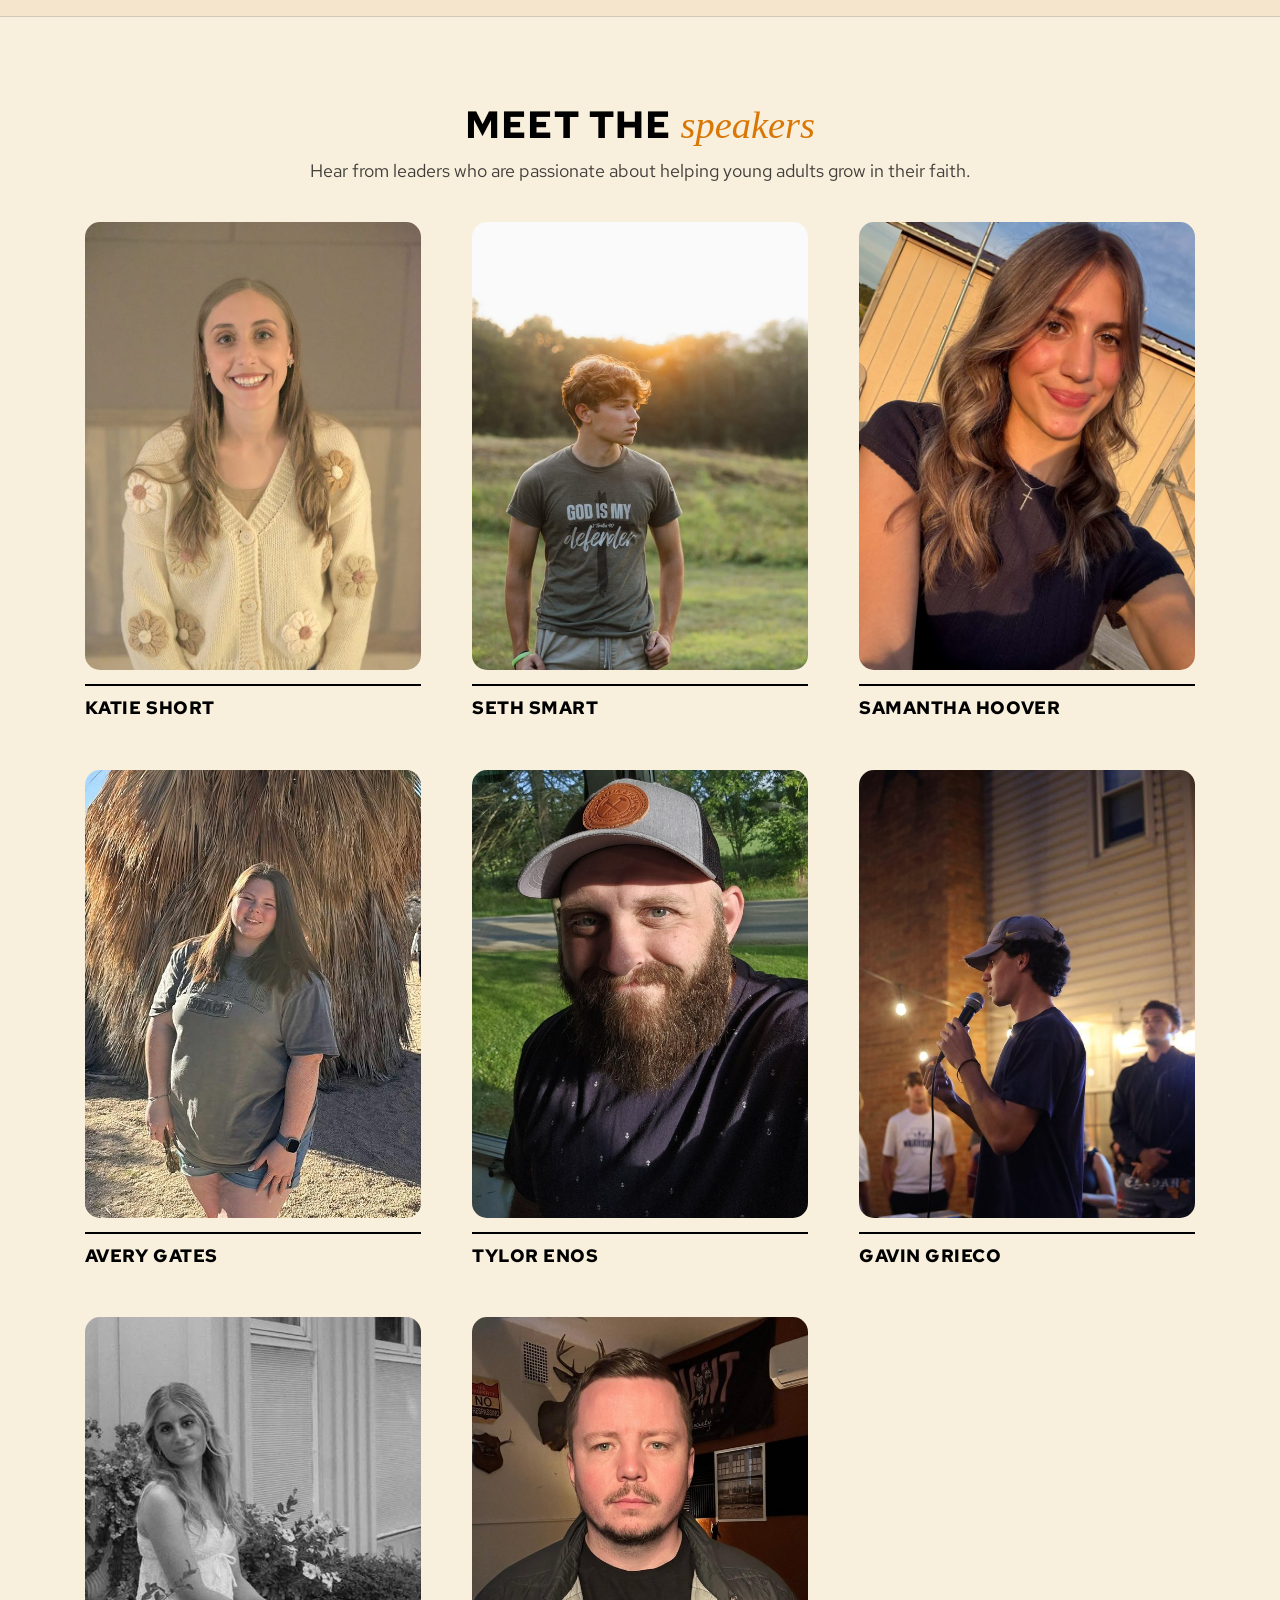
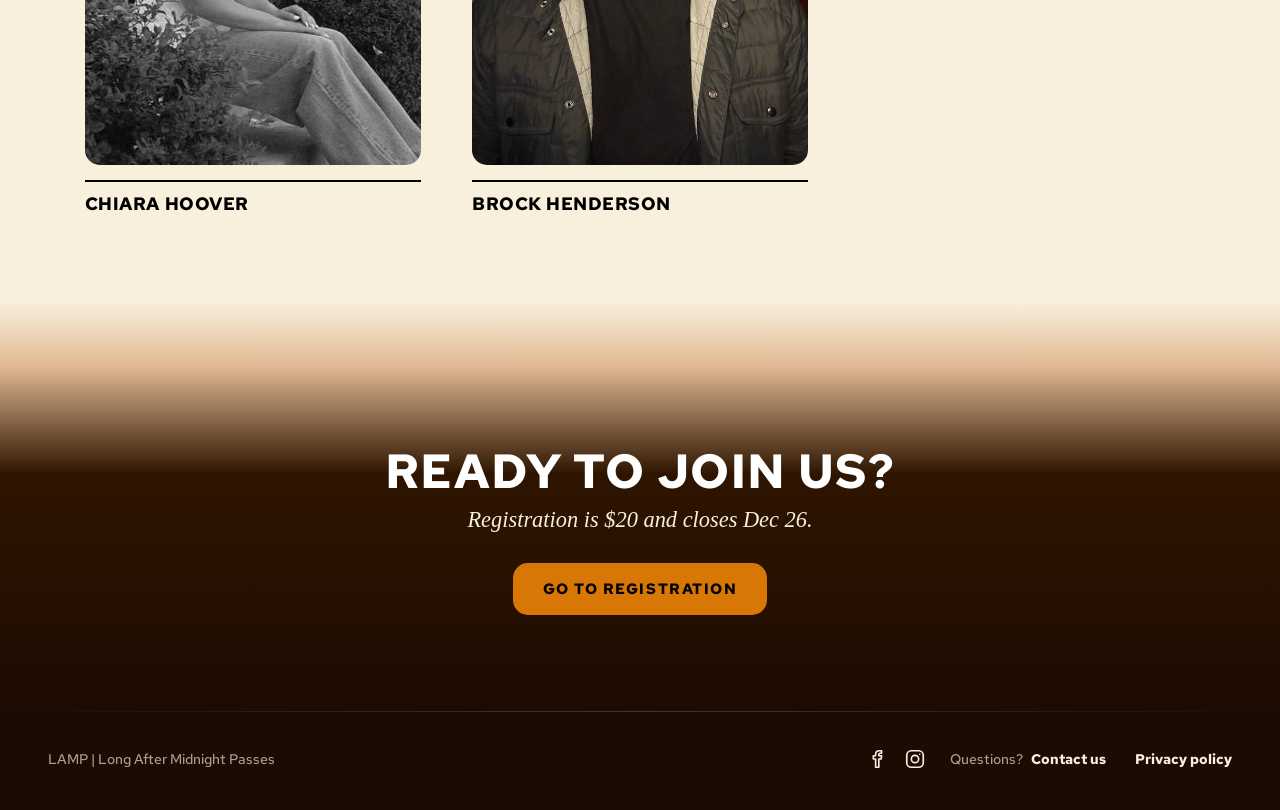
==== commit 4bd160a3: "Use icons for Facebook and Instagram links Co-Authored-By: Claude Sonnet 5.5 <noreply@anthropic.com>" ====
--- a/index.html
+++ b/index.html
@@ -11,7 +11,7 @@
   <link rel="preconnect" href="https://fonts.googleapis.com">
   <link rel="preconnect" href="https://fonts.gstatic.com" crossorigin>
   <link rel="stylesheet" href="https://fonts.googleapis.com/css2?family=IM+Fell+English:ital@1&family=Red+Hat+Text:wght@300;400;500;700&display=swap">
-  <link rel="stylesheet" href="css/styles.css?v=58">
+  <link rel="stylesheet" href="css/styles.css?v=60">
 </head>
 <body class="home photo-top">
   <header class="site-header">
@@ -95,7 +95,7 @@
   <footer class="site-footer">
     <div class="wrap">
       <span>LAMP | Long After Midnight Passes</span>
-      <span class="footer-links"><span>Follow: <a href="https://www.facebook.com/share/1FibJCZPeU/" target="_blank" rel="noopener">Facebook</a><a href="https://www.instagram.com/lampconference" target="_blank" rel="noopener">Instagram</a></span><span>Questions? <a href="faq.html#contact">Contact us</a></span><a href="privacy.html">Privacy policy</a></span>
+      <span class="footer-links"><span class="social"><a href="https://www.facebook.com/share/1FibJCZPeU/" target="_blank" rel="noopener" aria-label="LAMP on Facebook" title="Facebook"><svg viewBox="0 0 24 24" width="22" height="22" fill="none" stroke="currentColor" stroke-width="1.8" stroke-linecap="round" stroke-linejoin="round" aria-hidden="true"><path d="M14 8.5V7c0-.8.5-1.3 1.4-1.3H17V3h-2.4C11.9 3 10.5 4.6 10.5 6.8v1.7H8V12h2.5v9H14v-9h2.6l.4-3.5z"/></svg></a><a href="https://www.instagram.com/lampconference" target="_blank" rel="noopener" aria-label="LAMP on Instagram" title="Instagram"><svg viewBox="0 0 24 24" width="22" height="22" fill="none" stroke="currentColor" stroke-width="1.8" stroke-linecap="round" stroke-linejoin="round" aria-hidden="true"><rect x="3" y="3" width="18" height="18" rx="5"/><circle cx="12" cy="12" r="4"/><circle cx="17.2" cy="6.8" r=".9" fill="currentColor" stroke="none"/></svg></a></span><span>Questions? <a href="faq.html#contact">Contact us</a></span><a href="privacy.html">Privacy policy</a></span>
     </div>
   </footer>
 <nav class="tabbar" aria-label="Quick links"><a href="index.html" aria-current="page"><svg viewBox="0 0 24 24" width="24" height="24" fill="none" stroke="currentColor" stroke-width="2" stroke-linecap="round" stroke-linejoin="round" aria-hidden="true"><path d="M3 11l9-8 9 8M5 10v10h14V10"/></svg><span>Home</span></a><a href="speakers.html"><svg viewBox="0 0 24 24" width="24" height="24" fill="none" stroke="currentColor" stroke-width="2" stroke-linecap="round" stroke-linejoin="round" aria-hidden="true"><circle cx="12" cy="8" r="4"/><path d="M4 21c0-4 4-6 8-6s8 2 8 6"/></svg><span>Speakers</span></a><a href="schedule.html"><svg viewBox="0 0 24 24" width="24" height="24" fill="none" stroke="currentColor" stroke-width="2" stroke-linecap="round" stroke-linejoin="round" aria-hidden="true"><rect x="3" y="5" width="18" height="16" rx="3"/><path d="M3 10h18M8 3v4M16 3v4"/></svg><span>Schedule</span></a><a href="faq.html"><svg viewBox="0 0 24 24" width="24" height="24" fill="none" stroke="currentColor" stroke-width="2" stroke-linecap="round" stroke-linejoin="round" aria-hidden="true"><circle cx="12" cy="12" r="9"/><path d="M9.5 9.5a2.5 2.5 0 115 .5c0 1.5-2.5 2-2.5 3.5M12 17v.01"/></svg><span>FAQ</span></a></nav>
--- a/css/styles.css
+++ b/css/styles.css
@@ -591,3 +591,11 @@
 }
 .hero h1.lamp-stack { margin-bottom: -36px; }
 @media (prefers-reduced-motion: reduce) { .page-head h1, .hero h1.lamp-stack { animation: none; } }
+
+/* ---- Social icons (footer and FAQ contact card) ---- */
+.site-footer .social { display: inline-flex; align-items: center; gap: 1rem; }
+.site-footer .social a { padding: 0; display: inline-flex; }
+.site-footer .social svg { transition: transform .2s; }
+.site-footer .social a:hover svg { transform: translateY(-2px); }
+.social-row { display: flex; flex-wrap: wrap; gap: .5rem 1.5rem; }
+.social-row a { display: inline-flex; align-items: center; gap: .45rem; }
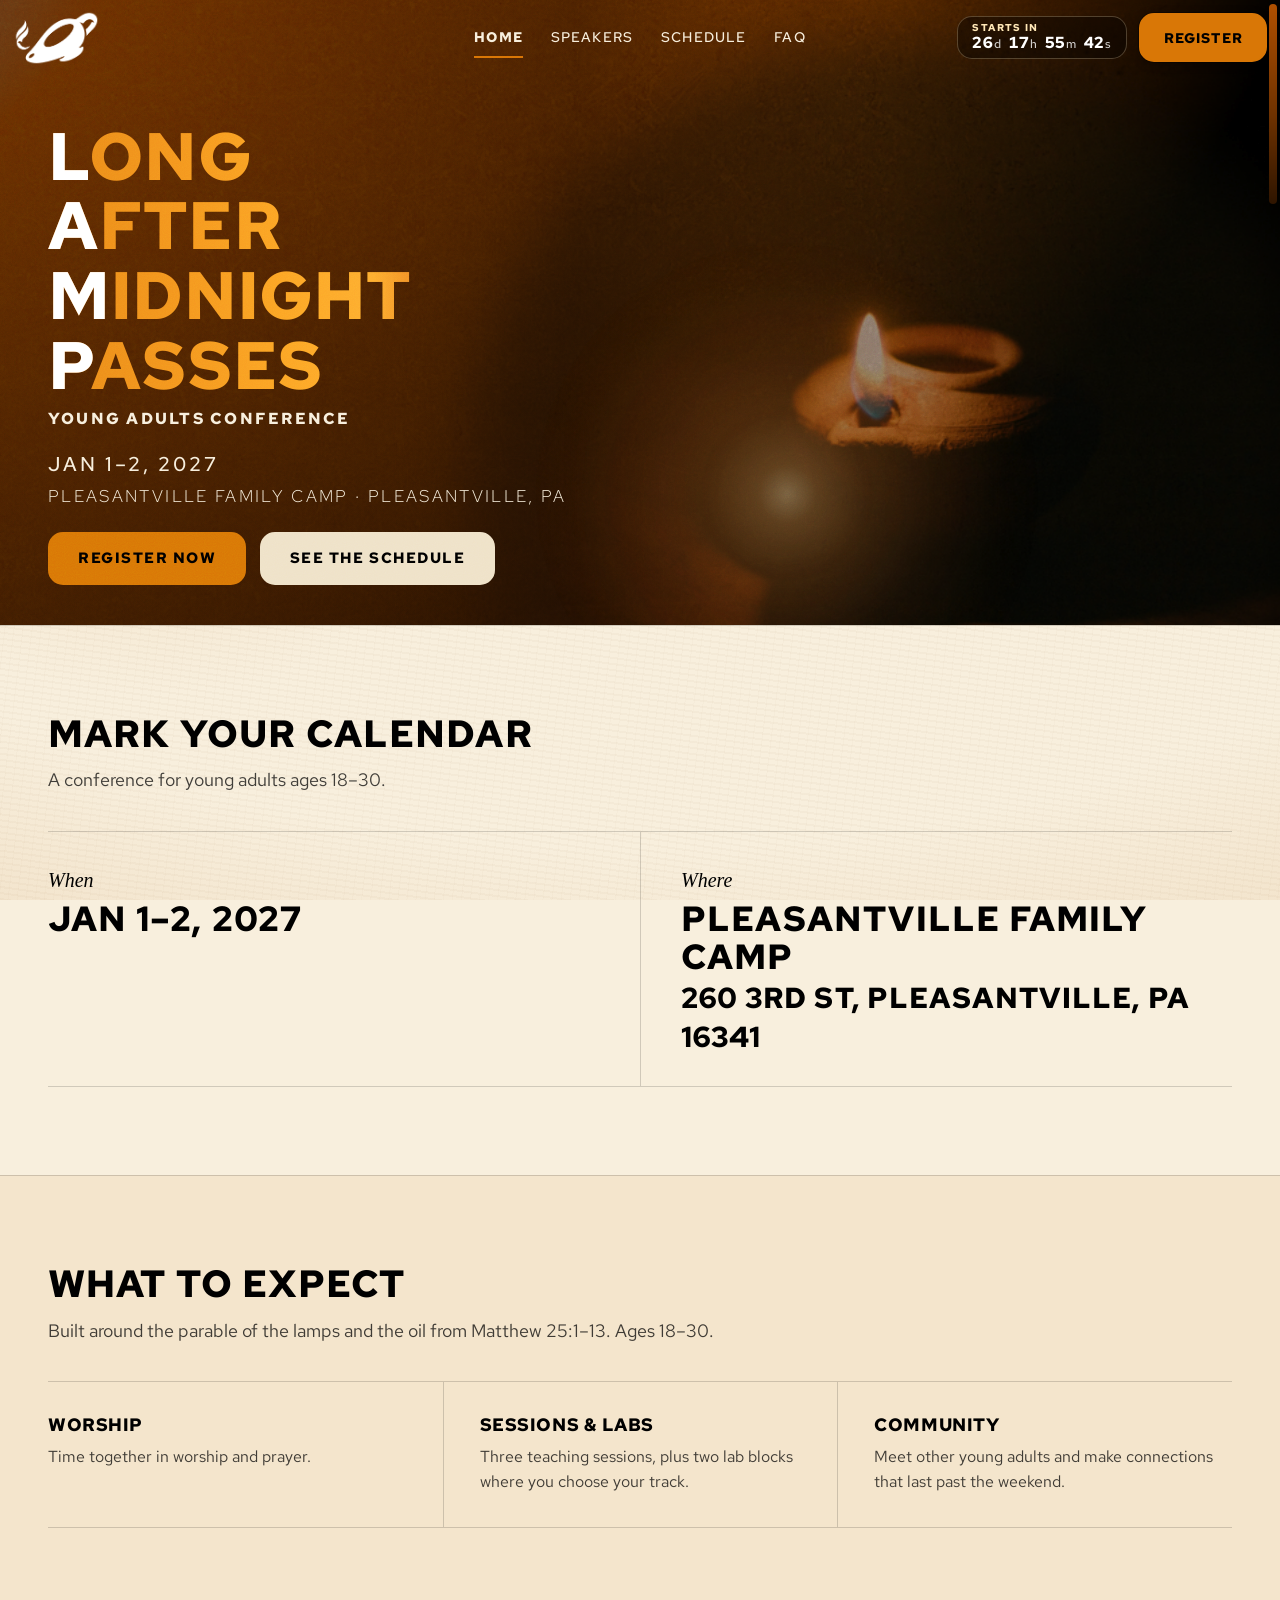
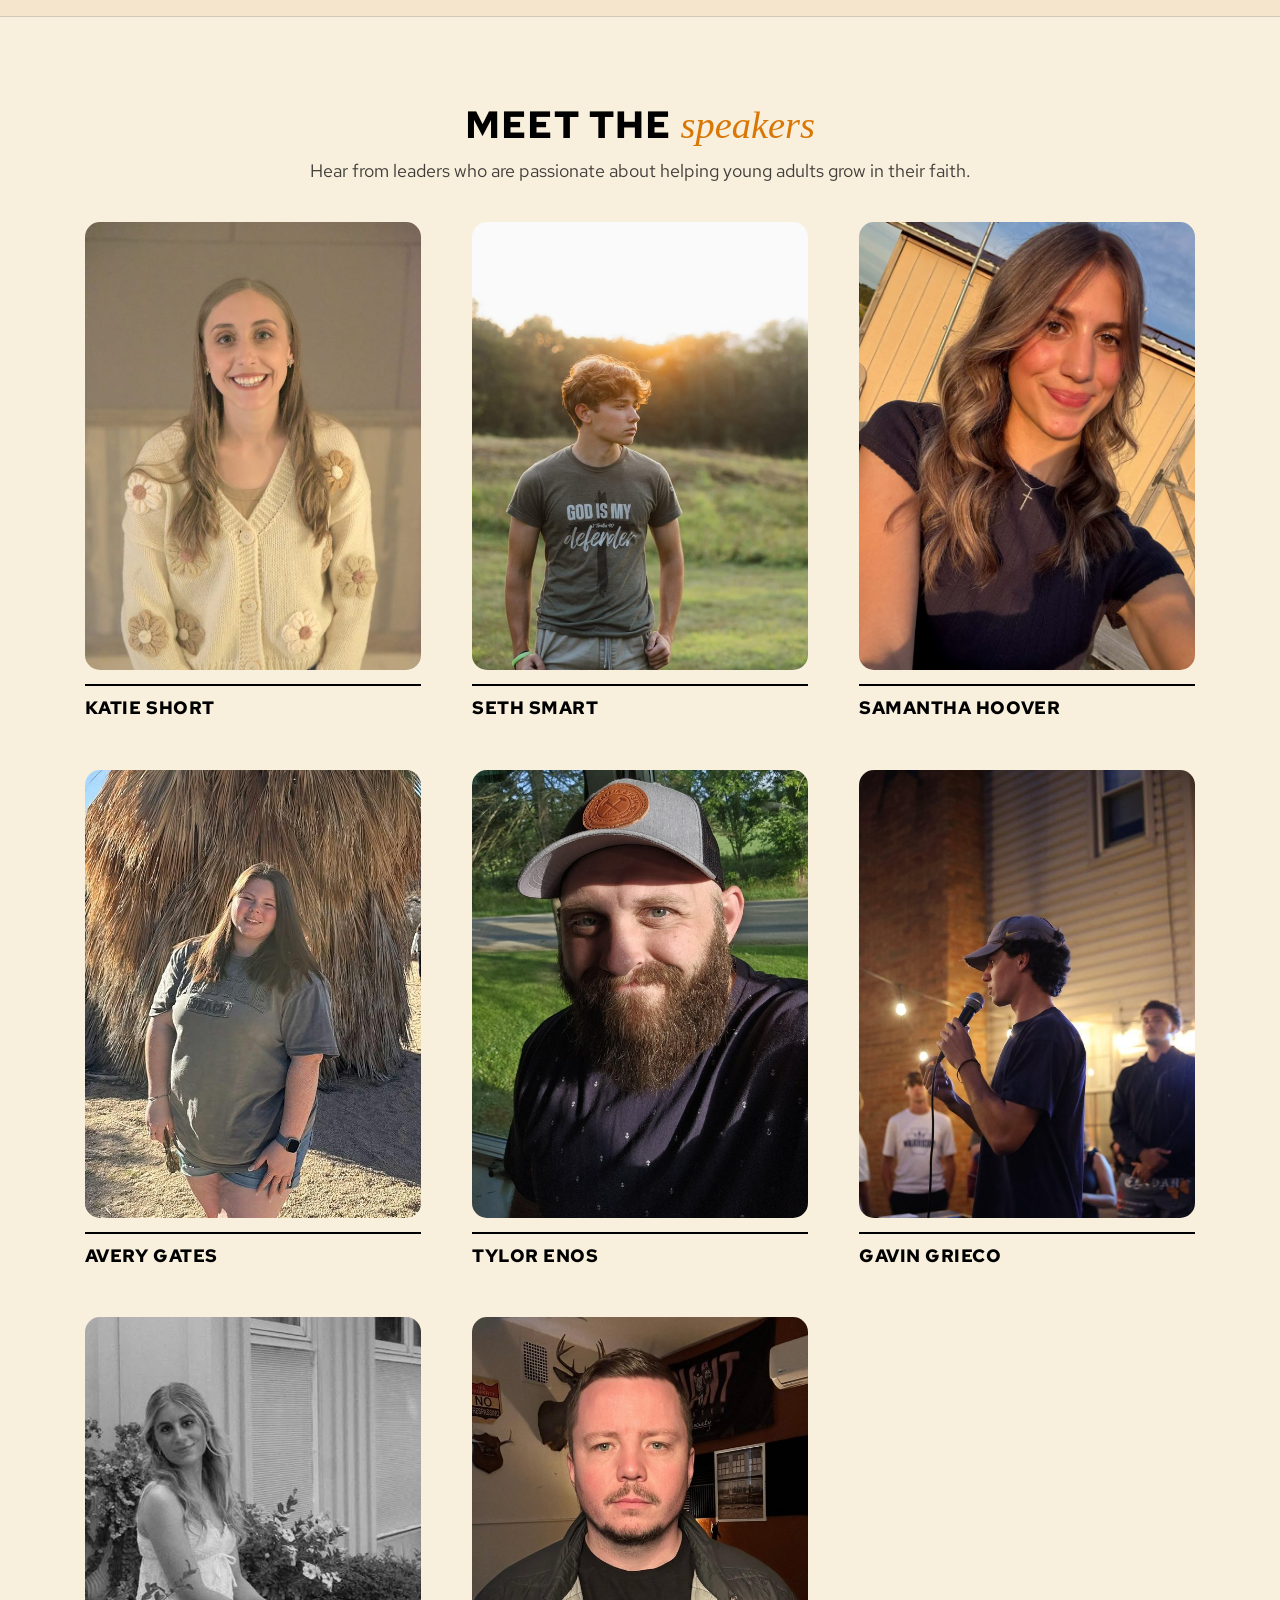
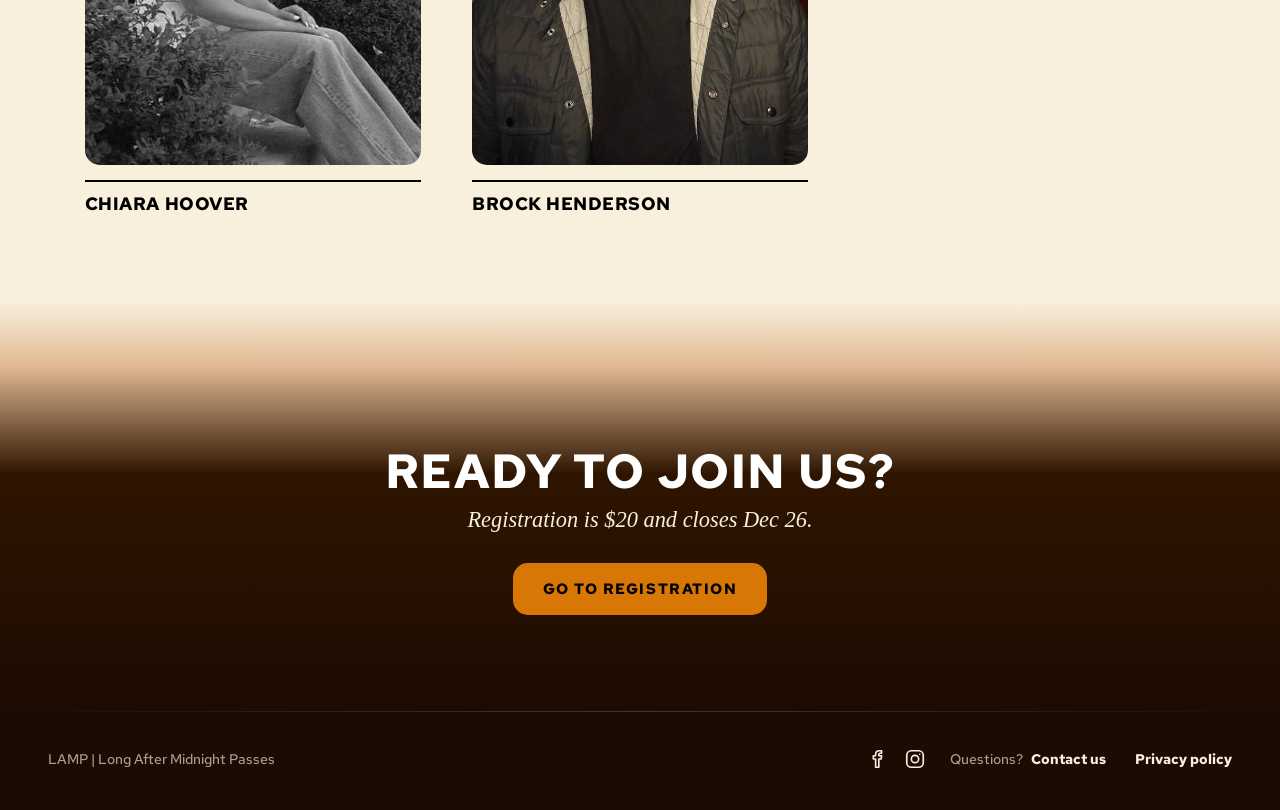
==== commit ddc8f196: "Add ages to Mark your calendar; list lab leaders on lab cards Co-Authored-By: Claude Sonnet 5.5 <nor" ====
--- a/index.html
+++ b/index.html
@@ -47,7 +47,7 @@
     <section class="section">
       <div class="wrap">
         <h2>Mark your calendar</h2>
-        <p class="lead">A conference for young adults.</p>
+        <p class="lead">A conference for young adults ages 18&ndash;30.</p>
         <div class="grid two">
           <div class="card date-card"><p class="sub">When</p><p class="big">Jan 1&ndash;2, 2027</p></div>
           <div class="card date-card"><p class="sub">Where</p><p class="big">Pleasantville Family Camp<br><small>260 3rd St, Pleasantville, PA 16341</small></p></div>
